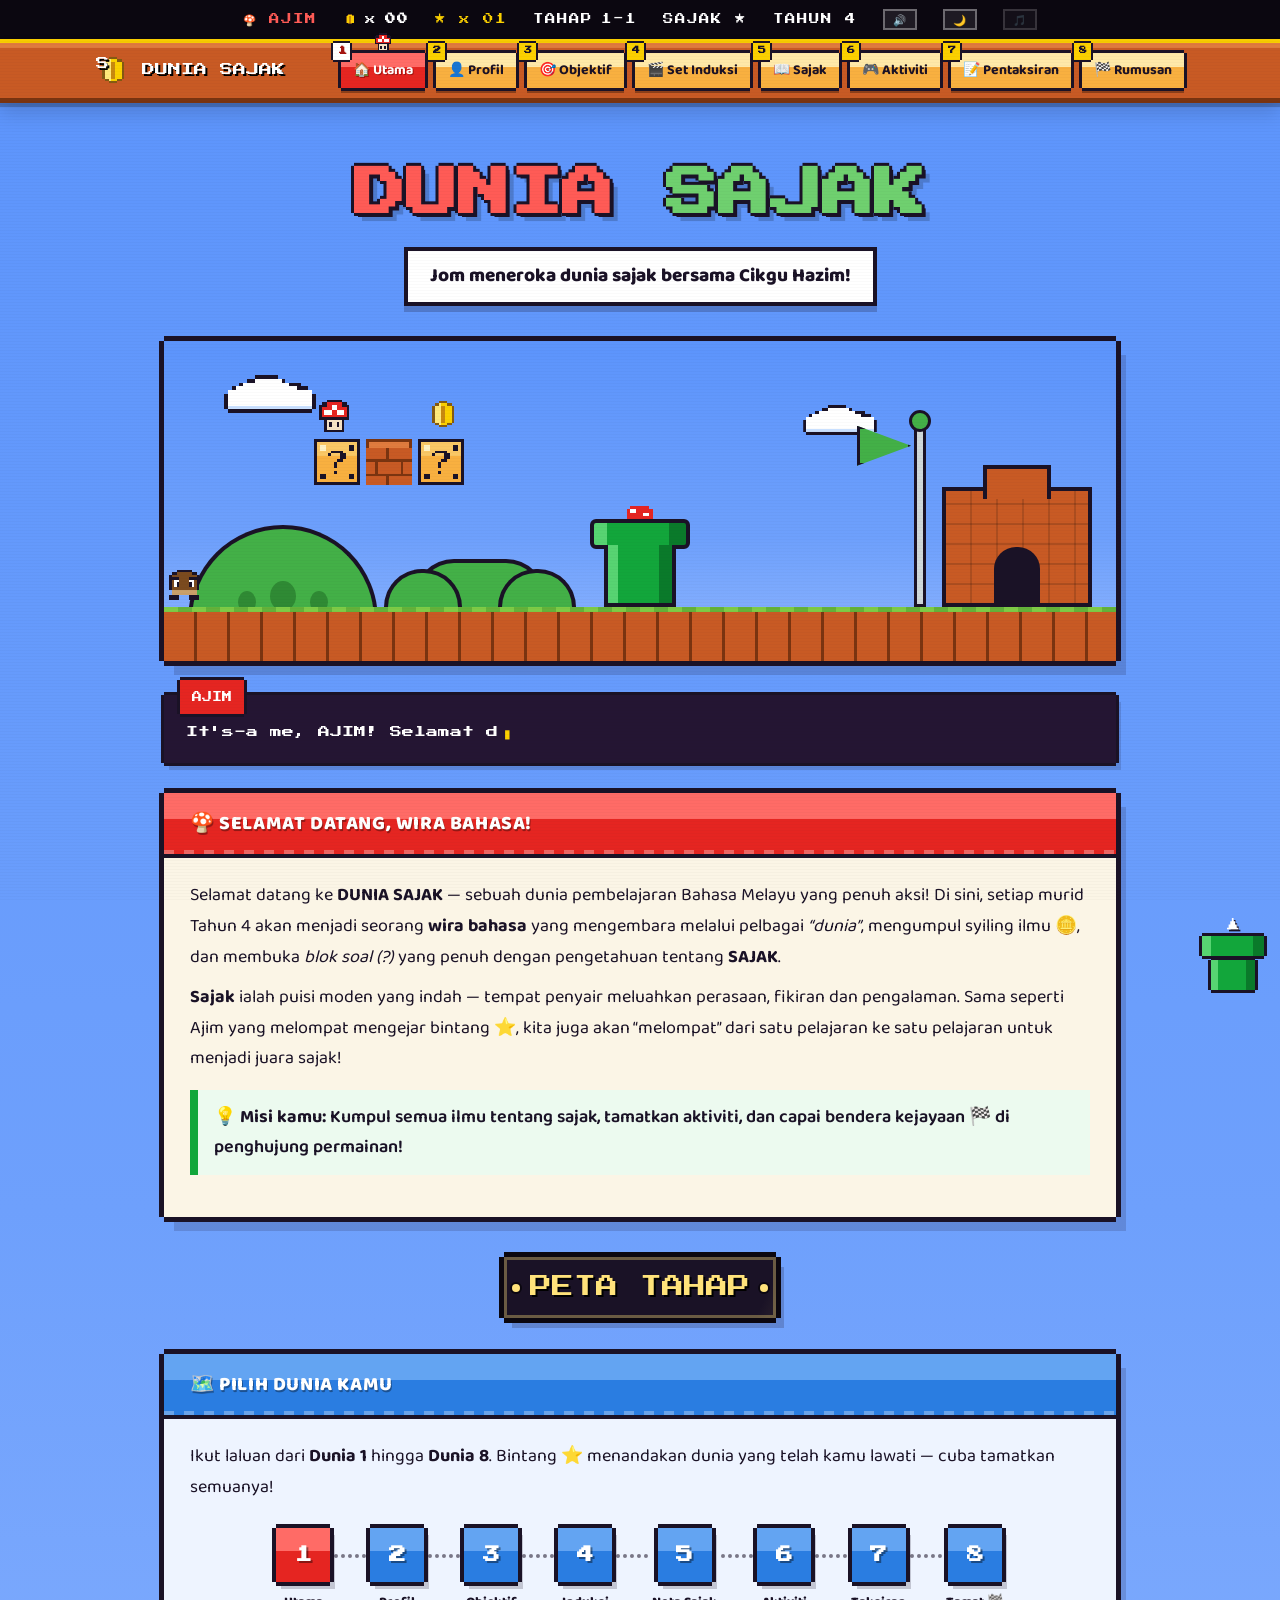
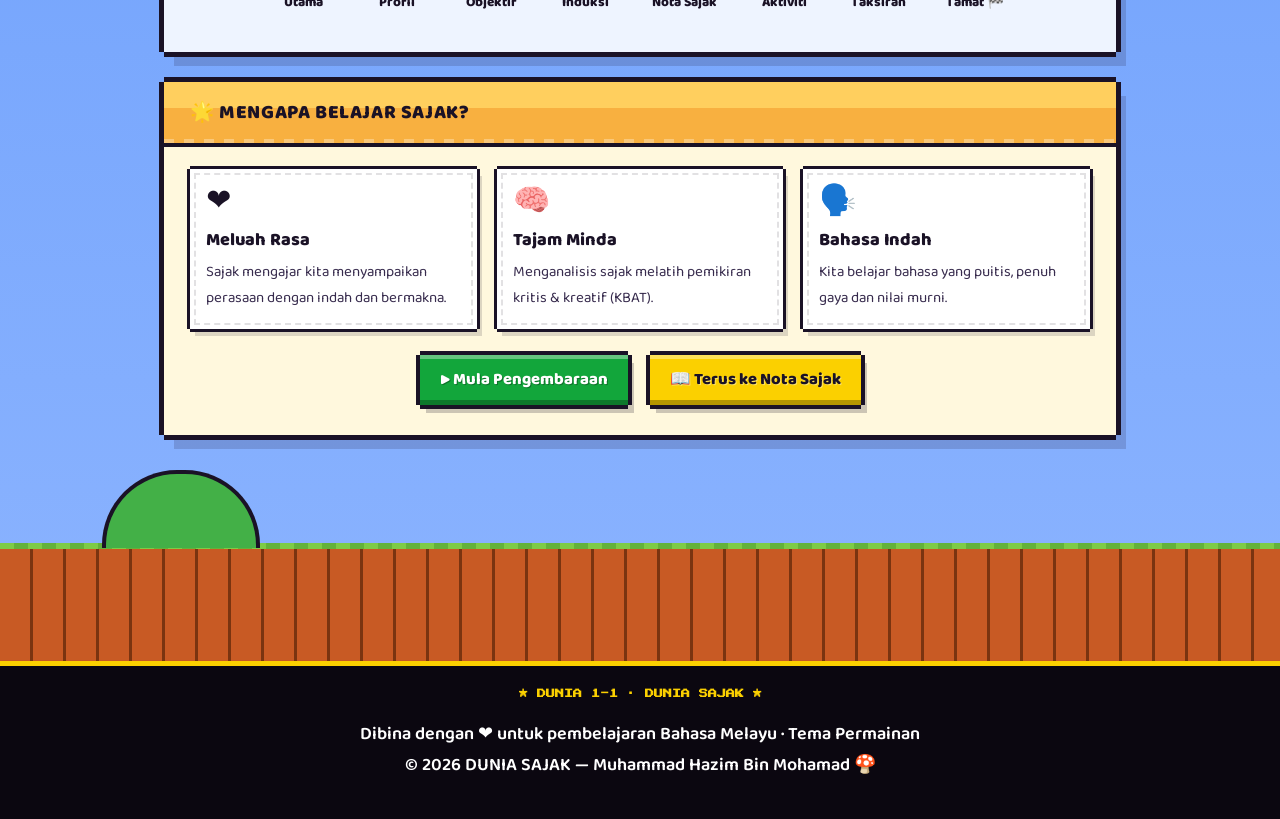
==== index.html @ 24b24018 "DUNIA SAJAK — laman web pembelajaran interaktif Sajak BM Tahun 4 Laman pembelajaran bertema permaina" ====
<!DOCTYPE html>
<html lang="ms">
<head>
<meta charset="UTF-8">
<meta name="viewport" content="width=device-width, initial-scale=1.0">
<title>DUNIA SAJAK — Laman Utama</title>
<meta name="description" content="Laman pembelajaran interaktif Bahasa Melayu bertema Super Mario untuk topik Sajak (Tahun 4).">
<link rel="preconnect" href="https://fonts.googleapis.com">
<link rel="preconnect" href="https://fonts.gstatic.com" crossorigin>
<link href="https://fonts.googleapis.com/css2?family=Baloo+2:wght@400;500;600;700;800&family=Press+Start+2P&display=swap" rel="stylesheet">
<link rel="stylesheet" href="style.css?v=3">
<link rel="icon" href="data:image/svg+xml,<svg xmlns='http://www.w3.org/2000/svg' viewBox='0 0 100 100'><text y='.9em' font-size='90'>🍄</text></svg>">
</head>
<body>

<!-- Awan latar -->
<div class="sky-decor" aria-hidden="true">
  <div class="cloud c1"></div>
  <div class="cloud c2"></div>
  <div class="cloud c3"></div>
  <div class="cloud c4"></div>
</div>

<!-- HUD Papan Skor -->
<div class="hud">
  <span class="mario-mini">🍄 AJIM</span>
  <span><span class="coin-mini"></span> x 08</span>
  <span>TAHAP <span class="blink">1-1</span></span>
  <span>SAJAK ★</span>
  <span>TAHUN 4</span>
</div>

<!-- Navigasi -->
<nav class="navbar">
  <div class="nav-inner">
    <a class="nav-brand" href="index.html">
      <span class="logo-coin">S</span> DUNIA&nbsp;SAJAK
    </a>
    <button class="nav-toggle" onclick="toggleNav()">☰ MENU</button>
    <div class="nav-links" id="navLinks">
      <a href="index.html">🏠 Utama</a>
      <a href="profil.html">👤 Profil</a>
      <a href="objektif.html">🎯 Objektif</a>
      <a href="set-induksi.html">🎬 Set Induksi</a>
      <a href="sajak.html">📖 Sajak</a>
      <a href="aktiviti.html">🎮 Aktiviti</a>
      <a href="pentaksiran.html">📝 Pentaksiran</a>
      <a href="rumusan.html">🏁 Rumusan</a>
    </div>
  </div>
</nav>

<main class="page">

  <!-- HERO -->
  <section class="hero reveal">
    <h1 class="hero-title"><span class="red">DUNIA</span> <span class="green">SAJAK</span></h1>
    <p class="hero-tag">Jom meneroka dunia sajak bersama Cikgu Hazim!</p>
  </section>

  <!-- ADEGAN LEVEL -->
  <section class="level-scene reveal" aria-hidden="true">
    <div class="ls-cloud" style="top:26px; left:60px"></div>
    <div class="ls-cloud" style="top:52px; right:230px; transform:scale(.8)"></div>

    <div class="ls-hill" style="left:24px"></div>
    <div class="ls-bush" style="left:250px"></div>

    <!-- blok terapung + mushroom pop -->
    <div class="ls-blocks" style="left:150px; bottom:176px">
      <span class="spr spr-qblock"></span>
      <span class="spr spr-brick"></span>
      <span class="spr spr-qblock"></span>
    </div>
    <span class="spr spr-mushroom ls-pop" style="left:150px; bottom:224px; width:40px; height:40px"></span>
    <span class="spr spr-coin ls-pop" style="left:262px; bottom:230px; width:34px; height:34px; animation-delay:.5s"></span>

    <!-- paip -->
    <div class="ls-pipe" style="left:430px"></div>

    <!-- goomba berjalan -->
    <span class="spr spr-goomba ls-goomba"></span>

    <!-- bendera + istana penamat -->
    <div class="ls-flag" style="right:190px"></div>
    <div class="ls-castle" style="right:24px"></div>

    <div class="ls-ground"></div>
  </section>

  <!-- DIALOG MARIO -->
  <section class="dialogue reveal" aria-label="Mesej Mario">
    <span class="dlg-name">AJIM</span>
    <p class="typewriter" data-text="It's-a me, AJIM! Selamat datang ke DUNIA SAJAK. Ketik blok ? di mana-mana untuk kumpul syiling, dan jom belajar sajak sampai STAGE CLEAR!"></p>
  </section>

  <!-- PENGENALAN -->
  <section class="panel reveal">
    <h2>🍄 Selamat Datang, Wira Bahasa!</h2>
    <p>
      Selamat datang ke <strong>DUNIA SAJAK</strong> — sebuah dunia pembelajaran
      Bahasa Melayu yang penuh aksi! Di sini,
      setiap murid Tahun 4 akan menjadi seorang <strong>wira bahasa</strong> yang
      mengembara melalui pelbagai <em>“dunia”</em>, mengumpul syiling ilmu 🪙, dan
      membuka <em>blok soal (?)</em> yang penuh dengan pengetahuan tentang <strong>SAJAK</strong>.
    </p>
    <p>
      <strong>Sajak</strong> ialah puisi moden yang indah — tempat penyair meluahkan
      perasaan, fikiran dan pengalaman. Sama seperti Ajim yang melompat mengejar
      bintang ⭐, kita juga akan “melompat” dari satu pelajaran ke satu pelajaran
      untuk menjadi juara sajak!
    </p>

    <div class="callout tip">
      💡 <strong>Misi kamu:</strong> Kumpul semua ilmu tentang sajak, tamatkan
      aktiviti, dan capai bendera kejayaan 🏁 di penghujung permainan!
    </div>
  </section>

  <!-- PETA LEVEL -->
  <div class="title-wrap reveal" style="margin-top:34px">
    <div class="section-title">PETA TAHAP</div>
  </div>

  <section class="panel sky reveal">
    <h2>🗺️ Pilih Dunia Kamu</h2>
    <p style="margin-top:0">Ikut laluan dari <strong>Dunia 1</strong> hingga <strong>Dunia 8</strong>.
       Bintang ⭐ menandakan dunia yang telah kamu lawati — cuba tamatkan semuanya!</p>
    <ol class="world-map" id="worldMap">
      <li><a href="index.html" data-page="index.html"><span class="wm-node">1</span><span class="wm-label">Utama</span></a></li>
      <li><a href="profil.html" data-page="profil.html"><span class="wm-node">2</span><span class="wm-label">Profil</span></a></li>
      <li><a href="objektif.html" data-page="objektif.html"><span class="wm-node">3</span><span class="wm-label">Objektif</span></a></li>
      <li><a href="set-induksi.html" data-page="set-induksi.html"><span class="wm-node">4</span><span class="wm-label">Induksi</span></a></li>
      <li><a href="sajak.html" data-page="sajak.html"><span class="wm-node">5</span><span class="wm-label">Nota Sajak</span></a></li>
      <li><a href="aktiviti.html" data-page="aktiviti.html"><span class="wm-node">6</span><span class="wm-label">Aktiviti</span></a></li>
      <li><a href="pentaksiran.html" data-page="pentaksiran.html"><span class="wm-node">7</span><span class="wm-label">Taksiran</span></a></li>
      <li><a href="rumusan.html" data-page="rumusan.html"><span class="wm-node">8</span><span class="wm-label">Tamat 🏁</span></a></li>
    </ol>
  </section>

  <!-- KENAPA SAJAK -->
  <section class="panel tan reveal">
    <h2>🌟 Mengapa Belajar Sajak?</h2>
    <div class="grid g3">
      <div class="info-card">
        <div class="ic-icon">❤️</div>
        <h4>Meluah Rasa</h4>
        <p>Sajak mengajar kita menyampaikan perasaan dengan indah dan bermakna.</p>
      </div>
      <div class="info-card">
        <div class="ic-icon">🧠</div>
        <h4>Tajam Minda</h4>
        <p>Menganalisis sajak melatih pemikiran kritis & kreatif (KBAT).</p>
      </div>
      <div class="info-card">
        <div class="ic-icon">🗣️</div>
        <h4>Bahasa Indah</h4>
        <p>Kita belajar bahasa yang puitis, penuh gaya dan nilai murni.</p>
      </div>
    </div>
    <div class="btn-row" style="margin-top:22px">
      <a class="btn green" href="set-induksi.html">▶️ Mula Pengembaraan</a>
      <a class="btn gold" href="sajak.html">📖 Terus ke Nota Sajak</a>
    </div>
  </section>

</main>

<!-- Tanah bata -->
<div class="ground-strip" aria-hidden="true"></div>

<footer class="footer">
  <div class="foot-mini">★ DUNIA 1-1 · DUNIA SAJAK ★</div>
  <p>Dibina dengan ❤️ untuk pembelajaran Bahasa Melayu · Tema Permainan<br>
  © 2026 DUNIA SAJAK — Muhammad Hazim Bin Mohamad 🍄</p>
</footer>

<script src="main.js?v=3"></script>
</body>
</html>
---- style.css ----
/* =========================================================
   SAJAK WORLD — Tema Super Mario (Edisi Pro)
   Reka bentuk 8-bit / NES: sprite pixel, adegan level,
   panel tetingkap permainan, butang pixel 3D, tekstur CRT.
   ========================================================= */

/* ---------- Palet & pemboleh ubah ---------- */
:root{
  --sky:        #5c94fc;
  --sky-2:      #6ea0fc;
  --sky-3:      #8fb6ff;
  --mario:      #e52521;
  --mario-d:    #a5140f;
  --luigi:      #43b047;
  --luigi-d:    #2f8a34;
  --pipe:       #12a63b;
  --pipe-d:     #0a7a2a;
  --pipe-l:     #57d472;
  --coin:       #fbd000;
  --coin-d:     #c8890f;
  --brick:      #c85a24;
  --brick-d:    #7a3410;
  --brick-l:    #e07b3e;
  --block:      #f8b040;
  --block-d:    #c8791a;
  --ink:        #1a1226;
  --ink-2:      #372b4d;
  --paper:      #fbf5e6;
  --paper-2:    #fff8dd;
  --line:       #e4d9bd;
  --white:      #ffffff;

  --edge: 4px solid var(--ink);
  --hard: 0 6px 0 rgba(26,18,38,.22);
  --hard-lg: 0 8px 0 rgba(26,18,38,.20), 0 14px 24px rgba(26,18,38,.16);

  --pixel: 'Press Start 2P', 'Courier New', monospace;
  --body:  'Baloo 2', 'Trebuchet MS', system-ui, sans-serif;
}

/* ---------- Asas ---------- */
*{ box-sizing: border-box; }
html{ scroll-behavior: smooth; }
body{
  margin: 0;
  font-family: var(--body);
  font-size: 18px;
  line-height: 1.7;
  color: var(--ink);
  position: relative;
  background: linear-gradient(180deg, var(--sky) 0%, var(--sky-2) 50%, var(--sky-3) 100%);
  min-height: 100vh;
  overflow-x: clip;
}
/* Tekstur skrin CRT halus */
body::after{
  content:""; position: fixed; inset: 0; z-index: 9999; pointer-events: none;
  background: repeating-linear-gradient(0deg, rgba(0,0,0,.035) 0 1px, transparent 1px 3px);
  mix-blend-mode: multiply; opacity: .5;
}
img{ max-width: 100%; display: block; }
a{ color: var(--mario-d); }
::selection{ background: var(--coin); color: var(--ink); }

/* ---------- SPRITE PIXEL (SVG data URI) ---------- */
.spr{
  display: inline-block;
  background-repeat: no-repeat;
  background-position: center;
  background-size: contain;
  image-rendering: pixelated;
  image-rendering: crisp-edges;
  vertical-align: middle;
  width: 32px; height: 32px;
  flex: none;
}
.spr.lg{ width: 56px; height: 56px; }
.spr.xl{ width: 84px; height: 84px; }
.spr.sm{ width: 24px; height: 24px; }

/* Syiling */
.spr-coin{ background-image: url("data:image/svg+xml,<svg xmlns='http://www.w3.org/2000/svg' viewBox='0 0 16 16' shape-rendering='crispEdges'><rect x='6' y='2' width='4' height='1' fill='%23845a12'/><rect x='4' y='3' width='2' height='1' fill='%23845a12'/><rect x='10' y='3' width='2' height='1' fill='%23845a12'/><rect x='3' y='4' width='1' height='8' fill='%23845a12'/><rect x='12' y='4' width='1' height='8' fill='%23845a12'/><rect x='4' y='12' width='2' height='1' fill='%23845a12'/><rect x='10' y='12' width='2' height='1' fill='%23845a12'/><rect x='6' y='13' width='4' height='1' fill='%23845a12'/><rect x='4' y='4' width='8' height='8' fill='%23fbd000'/><rect x='6' y='3' width='4' height='10' fill='%23fbd000'/><rect x='4' y='4' width='2' height='8' fill='%23ffe97a'/><rect x='6' y='3' width='1' height='10' fill='%23ffe97a'/><rect x='7' y='4' width='2' height='8' fill='%23c8890f'/></svg>"); }

/* Super Mushroom */
.spr-mushroom{ background-image: url("data:image/svg+xml,<svg xmlns='http://www.w3.org/2000/svg' viewBox='0 0 16 16' shape-rendering='crispEdges'><rect x='5' y='1' width='6' height='1' fill='%231a1226'/><rect x='3' y='2' width='10' height='1' fill='%231a1226'/><rect x='2' y='3' width='12' height='1' fill='%231a1226'/><rect x='2' y='4' width='1' height='5' fill='%231a1226'/><rect x='13' y='4' width='1' height='5' fill='%231a1226'/><rect x='3' y='8' width='10' height='1' fill='%231a1226'/><rect x='3' y='4' width='10' height='4' fill='%23e52521'/><rect x='5' y='2' width='6' height='2' fill='%23e52521'/><rect x='4' y='5' width='3' height='2' fill='%23fff'/><rect x='9' y='5' width='3' height='2' fill='%23fff'/><rect x='7' y='3' width='2' height='2' fill='%23fff'/><rect x='4' y='9' width='1' height='5' fill='%231a1226'/><rect x='11' y='9' width='1' height='5' fill='%231a1226'/><rect x='5' y='13' width='6' height='1' fill='%231a1226'/><rect x='5' y='9' width='6' height='4' fill='%23f6e3c5'/><rect x='6' y='10' width='1' height='2' fill='%231a1226'/><rect x='9' y='10' width='1' height='2' fill='%231a1226'/></svg>"); }

/* 1-UP (hijau) */
.spr-1up{ background-image: url("data:image/svg+xml,<svg xmlns='http://www.w3.org/2000/svg' viewBox='0 0 16 16' shape-rendering='crispEdges'><rect x='5' y='1' width='6' height='1' fill='%231a1226'/><rect x='3' y='2' width='10' height='1' fill='%231a1226'/><rect x='2' y='3' width='12' height='1' fill='%231a1226'/><rect x='2' y='4' width='1' height='5' fill='%231a1226'/><rect x='13' y='4' width='1' height='5' fill='%231a1226'/><rect x='3' y='8' width='10' height='1' fill='%231a1226'/><rect x='3' y='4' width='10' height='4' fill='%2343b047'/><rect x='5' y='2' width='6' height='2' fill='%2343b047'/><rect x='4' y='5' width='3' height='2' fill='%23fff'/><rect x='9' y='5' width='3' height='2' fill='%23fff'/><rect x='7' y='3' width='2' height='2' fill='%23fff'/><rect x='4' y='9' width='1' height='5' fill='%231a1226'/><rect x='11' y='9' width='1' height='5' fill='%231a1226'/><rect x='5' y='13' width='6' height='1' fill='%231a1226'/><rect x='5' y='9' width='6' height='4' fill='%23f6e3c5'/><rect x='6' y='10' width='1' height='2' fill='%231a1226'/><rect x='9' y='10' width='1' height='2' fill='%231a1226'/></svg>"); }

/* Bintang */
.spr-star{ background-image: url("data:image/svg+xml,<svg xmlns='http://www.w3.org/2000/svg' viewBox='0 0 16 16' shape-rendering='crispEdges'><rect x='7' y='1' width='2' height='1' fill='%231a1226'/><rect x='6' y='2' width='4' height='1' fill='%231a1226'/><rect x='6' y='3' width='4' height='1' fill='%231a1226'/><rect x='1' y='4' width='14' height='1' fill='%231a1226'/><rect x='2' y='5' width='12' height='1' fill='%231a1226'/><rect x='3' y='6' width='10' height='2' fill='%231a1226'/><rect x='3' y='8' width='4' height='1' fill='%231a1226'/><rect x='9' y='8' width='4' height='1' fill='%231a1226'/><rect x='2' y='9' width='4' height='2' fill='%231a1226'/><rect x='10' y='9' width='4' height='2' fill='%231a1226'/><rect x='7' y='2' width='2' height='1' fill='%23ffd000'/><rect x='6' y='3' width='4' height='1' fill='%23ffd000'/><rect x='3' y='4' width='10' height='1' fill='%23ffd000'/><rect x='3' y='5' width='10' height='1' fill='%23ffd000'/><rect x='4' y='6' width='8' height='2' fill='%23ffd000'/><rect x='4' y='8' width='2' height='1' fill='%23ffd000'/><rect x='10' y='8' width='2' height='1' fill='%23ffd000'/><rect x='3' y='9' width='3' height='2' fill='%23ffd000'/><rect x='10' y='9' width='3' height='2' fill='%23ffd000'/><rect x='6' y='6' width='1' height='2' fill='%231a1226'/><rect x='9' y='6' width='1' height='2' fill='%231a1226'/></svg>"); }

/* Goomba */
.spr-goomba{ background-image: url("data:image/svg+xml,<svg xmlns='http://www.w3.org/2000/svg' viewBox='0 0 16 16' shape-rendering='crispEdges'><rect x='5' y='1' width='6' height='1' fill='%231a1226'/><rect x='3' y='2' width='10' height='1' fill='%231a1226'/><rect x='2' y='3' width='12' height='6' fill='%237a4a1e'/><rect x='5' y='2' width='6' height='1' fill='%237a4a1e'/><rect x='2' y='3' width='1' height='6' fill='%231a1226'/><rect x='13' y='3' width='1' height='6' fill='%231a1226'/><rect x='3' y='9' width='10' height='2' fill='%23caa06a'/><rect x='4' y='5' width='2' height='3' fill='%23fff'/><rect x='10' y='5' width='2' height='3' fill='%23fff'/><rect x='5' y='6' width='1' height='2' fill='%231a1226'/><rect x='10' y='6' width='1' height='2' fill='%231a1226'/><rect x='3' y='4' width='3' height='1' fill='%231a1226'/><rect x='10' y='4' width='3' height='1' fill='%231a1226'/><rect x='2' y='11' width='4' height='2' fill='%231a1226'/><rect x='10' y='11' width='4' height='2' fill='%231a1226'/></svg>"); }

/* Blok soal (?) — sprite untuk adegan */
.spr-qblock{ background-image: url("data:image/svg+xml,<svg xmlns='http://www.w3.org/2000/svg' viewBox='0 0 16 16' shape-rendering='crispEdges'><rect x='0' y='0' width='16' height='16' fill='%231a1226'/><rect x='1' y='1' width='14' height='14' fill='%23f8b040'/><rect x='1' y='1' width='14' height='5' fill='%23fac765'/><rect x='2' y='2' width='2' height='2' fill='%23fff2c4'/><rect x='12' y='2' width='2' height='2' fill='%231a1226'/><rect x='2' y='12' width='2' height='2' fill='%231a1226'/><rect x='12' y='12' width='2' height='2' fill='%231a1226'/><rect x='6' y='4' width='4' height='1' fill='%231a1226'/><rect x='5' y='5' width='1' height='1' fill='%231a1226'/><rect x='9' y='5' width='2' height='2' fill='%231a1226'/><rect x='8' y='7' width='2' height='1' fill='%231a1226'/><rect x='7' y='8' width='1' height='2' fill='%231a1226'/><rect x='7' y='11' width='1' height='1' fill='%231a1226'/></svg>"); }

/* Bata */
.spr-brick{ background-image: url("data:image/svg+xml,<svg xmlns='http://www.w3.org/2000/svg' viewBox='0 0 16 16' shape-rendering='crispEdges'><rect x='0' y='0' width='16' height='16' fill='%237a3410'/><rect x='1' y='1' width='14' height='2' fill='%23e07b3e'/><rect x='0' y='3' width='7' height='4' fill='%23c85a24'/><rect x='8' y='3' width='8' height='4' fill='%23c85a24'/><rect x='0' y='8' width='3' height='4' fill='%23c85a24'/><rect x='4' y='8' width='8' height='4' fill='%23c85a24'/><rect x='13' y='8' width='3' height='4' fill='%23c85a24'/><rect x='0' y='13' width='7' height='3' fill='%23c85a24'/><rect x='8' y='13' width='8' height='3' fill='%23c85a24'/></svg>"); }

/* Awan */
.spr-cloud{ background-image: url("data:image/svg+xml,<svg xmlns='http://www.w3.org/2000/svg' viewBox='0 0 24 14' shape-rendering='crispEdges'><rect x='8' y='2' width='6' height='1' fill='%231a1226'/><rect x='6' y='3' width='10' height='1' fill='%231a1226'/><rect x='4' y='4' width='4' height='1' fill='%231a1226'/><rect x='14' y='4' width='6' height='1' fill='%231a1226'/><rect x='2' y='5' width='4' height='1' fill='%231a1226'/><rect x='18' y='5' width='4' height='1' fill='%231a1226'/><rect x='1' y='6' width='22' height='1' fill='%231a1226'/><rect x='0' y='7' width='24' height='4' fill='%231a1226'/><rect x='1' y='11' width='22' height='1' fill='%231a1226'/><rect x='8' y='3' width='7' height='1' fill='%23fff'/><rect x='5' y='4' width='12' height='1' fill='%23fff'/><rect x='3' y='5' width='16' height='1' fill='%23fff'/><rect x='1' y='6' width='22' height='4' fill='%23fff'/><rect x='1' y='10' width='22' height='1' fill='%23c9e0ff'/></svg>"); }

/* Bendera (kepala tiang) */
.spr-flag{ background-image: url("data:image/svg+xml,<svg xmlns='http://www.w3.org/2000/svg' viewBox='0 0 16 16' shape-rendering='crispEdges'><rect x='2' y='2' width='2' height='12' fill='%23e6f0f2'/><rect x='2' y='2' width='1' height='12' fill='%23b9cccf'/><rect x='1' y='1' width='4' height='1' fill='%232f8a34'/><rect x='4' y='4' width='9' height='5' fill='%2312a63b'/><rect x='13' y='5' width='2' height='3' fill='%2312a63b'/><rect x='6' y='5' width='2' height='2' fill='%23fff'/></svg>"); }

/* ---------- Awan latar (lapisan absolut, menatal bersama) ---------- */
.sky-decor{
  position: absolute; top: 0; left: 0; width: 100%; height: 100%;
  z-index: 0; pointer-events: none; overflow: hidden;
}
.cloud{
  position: absolute; left: -180px; width: 132px; height: 78px;
  background-image: url("data:image/svg+xml,<svg xmlns='http://www.w3.org/2000/svg' viewBox='0 0 24 14' shape-rendering='crispEdges'><rect x='8' y='2' width='6' height='1' fill='%231a1226'/><rect x='6' y='3' width='10' height='1' fill='%231a1226'/><rect x='4' y='4' width='4' height='1' fill='%231a1226'/><rect x='14' y='4' width='6' height='1' fill='%231a1226'/><rect x='2' y='5' width='4' height='1' fill='%231a1226'/><rect x='18' y='5' width='4' height='1' fill='%231a1226'/><rect x='1' y='6' width='22' height='1' fill='%231a1226'/><rect x='0' y='7' width='24' height='4' fill='%231a1226'/><rect x='1' y='11' width='22' height='1' fill='%231a1226'/><rect x='8' y='3' width='7' height='1' fill='%23fff'/><rect x='5' y='4' width='12' height='1' fill='%23fff'/><rect x='3' y='5' width='16' height='1' fill='%23fff'/><rect x='1' y='6' width='22' height='4' fill='%23fff'/><rect x='1' y='10' width='22' height='1' fill='%23c9e0ff'/></svg>");
  background-repeat: no-repeat; background-size: contain;
  image-rendering: pixelated; opacity: .95; will-change: transform;
}
.cloud.c1{ top: 6%;  --sc: 1;    animation: drift 52s linear infinite; }
.cloud.c2{ top: 20%; --sc: .68;  animation: drift 70s linear infinite; animation-delay: -12s; }
.cloud.c3{ top: 38%; --sc: 1.15; animation: drift 88s linear infinite; animation-delay: -34s; }
.cloud.c4{ top: 60%; --sc: .55;  animation: drift 62s linear infinite; animation-delay: -22s; }
@keyframes drift{
  from{ transform: translateX(0) scale(var(--sc,1)); }
  to{   transform: translateX(calc(100vw + 360px)) scale(var(--sc,1)); }
}

/* ---------- HUD (papan skor) ---------- */
.hud{
  position: relative; z-index: 5;
  background: #0b0710; color: #fff;
  font-family: var(--pixel); font-size: 10.5px; letter-spacing: 1px;
  padding: 9px 16px; display: flex; gap: 26px;
  justify-content: center; align-items: center; flex-wrap: wrap;
  border-bottom: 4px solid var(--coin);
}
.hud span{ display: inline-flex; align-items: center; gap: 8px; white-space: nowrap; }
.hud .spr{ width: 16px; height: 16px; }
.hud .mario-mini{ color: #ff5b56; }
.hud .coin-mini{
  width: 14px; height: 14px; display: inline-block;
  background-size: contain; background-repeat: no-repeat; image-rendering: pixelated;
  background-image: url("data:image/svg+xml,<svg xmlns='http://www.w3.org/2000/svg' viewBox='0 0 16 16' shape-rendering='crispEdges'><rect x='6' y='2' width='4' height='1' fill='%23845a12'/><rect x='4' y='3' width='2' height='1' fill='%23845a12'/><rect x='10' y='3' width='2' height='1' fill='%23845a12'/><rect x='3' y='4' width='1' height='8' fill='%23845a12'/><rect x='12' y='4' width='1' height='8' fill='%23845a12'/><rect x='4' y='12' width='2' height='1' fill='%23845a12'/><rect x='10' y='12' width='2' height='1' fill='%23845a12'/><rect x='6' y='13' width='4' height='1' fill='%23845a12'/><rect x='4' y='4' width='8' height='8' fill='%23fbd000'/><rect x='6' y='3' width='4' height='10' fill='%23fbd000'/><rect x='7' y='4' width='2' height='8' fill='%23c8890f'/></svg>");
}
.hud .blink{ animation: blink 1.1s steps(1) infinite; }
@keyframes blink{ 50%{ opacity: .2; } }

/* ---------- Navbar ---------- */
.navbar{
  position: sticky; top: 0; z-index: 30;
  background: linear-gradient(180deg, var(--brick-l) 0 5px, var(--brick) 5px 100%);
  border-bottom: 5px solid var(--brick-d);
  box-shadow: 0 4px 0 rgba(0,0,0,.22), 0 10px 20px rgba(0,0,0,.15);
}
.nav-inner{
  max-width: 1120px; margin: 0 auto;
  display: flex; align-items: center; gap: 10px;
  padding: 10px 16px; flex-wrap: wrap;
}
.nav-brand{
  display: flex; align-items: center; gap: 12px;
  font-family: var(--pixel); font-size: 13px; color: #fff;
  text-decoration: none; text-shadow: 2px 2px 0 #000; margin-right: auto;
}
.nav-brand .logo-coin{
  width: 34px; height: 34px;
  background-image: url("data:image/svg+xml,<svg xmlns='http://www.w3.org/2000/svg' viewBox='0 0 16 16' shape-rendering='crispEdges'><rect x='6' y='2' width='4' height='1' fill='%23845a12'/><rect x='4' y='3' width='2' height='1' fill='%23845a12'/><rect x='10' y='3' width='2' height='1' fill='%23845a12'/><rect x='3' y='4' width='1' height='8' fill='%23845a12'/><rect x='12' y='4' width='1' height='8' fill='%23845a12'/><rect x='4' y='12' width='2' height='1' fill='%23845a12'/><rect x='10' y='12' width='2' height='1' fill='%23845a12'/><rect x='6' y='13' width='4' height='1' fill='%23845a12'/><rect x='4' y='4' width='8' height='8' fill='%23fbd000'/><rect x='6' y='3' width='4' height='10' fill='%23fbd000'/><rect x='4' y='4' width='2' height='8' fill='%23ffe97a'/><rect x='6' y='3' width='1' height='10' fill='%23ffe97a'/><rect x='7' y='4' width='2' height='8' fill='%23c8890f'/></svg>");
  background-size: contain; background-repeat: no-repeat; image-rendering: pixelated;
  animation: spin 2.6s linear infinite;
}
@keyframes spin{ 0%{ transform: rotateY(0); } 100%{ transform: rotateY(360deg); } }
.nav-toggle{
  display: none; background: var(--coin); border: 3px solid var(--ink);
  color: var(--ink); font-family: var(--pixel); font-size: 11px;
  padding: 9px 11px; cursor: pointer; box-shadow: 3px 3px 0 rgba(0,0,0,.3);
}
.nav-links{ display: flex; gap: 7px; flex-wrap: wrap; align-items: center; }
.nav-links a{
  font-family: var(--body); font-weight: 700; font-size: 14px;
  text-decoration: none; color: var(--ink);
  background: linear-gradient(180deg, #ffe9a8 0 40%, var(--block) 40% 100%);
  border: 3px solid var(--ink); padding: 6px 12px; border-radius: 4px;
  box-shadow: 0 3px 0 rgba(0,0,0,.28); transition: transform .1s, background .1s;
  white-space: nowrap;
}
.nav-links a:hover{ transform: translateY(-2px); }
.nav-links a.active{
  background: linear-gradient(180deg, #ff6b66 0 40%, var(--mario) 40% 100%);
  color: #fff; text-shadow: 1px 1px 0 var(--mario-d);
}

/* ---------- Susun atur ---------- */
.page{ position: relative; z-index: 2; max-width: 1000px; margin: 0 auto; padding: 30px 18px 44px; }

/* ---------- Papan tanda seksyen (world sign) ---------- */
.title-wrap{ text-align: center; margin: 6px 0 30px; }
.section-title{
  display: inline-block;
  font-family: var(--pixel); font-size: clamp(13px, 2.6vw, 22px); line-height: 1.5;
  color: #ffe27a; text-shadow: 2px 2px 0 #000;
  background: var(--ink);
  border: 4px solid #0b0710; border-radius: 10px;
  padding: 14px 26px;
  box-shadow: inset 0 0 0 3px rgba(255,226,122,.35), var(--hard);
  position: relative;
}
.section-title::before, .section-title::after{
  content:""; position: absolute; top: 50%; width: 8px; height: 8px;
  background: #ffe27a; border-radius: 50%; transform: translateY(-50%);
  box-shadow: 0 0 0 2px #0b0710;
}
.section-title::before{ left: 8px; } .section-title::after{ right: 8px; }
.section-sub{
  display: inline-block; margin-top: 14px;
  font-weight: 700; color: var(--ink);
  background: var(--white); border: 3px solid var(--ink);
  padding: 5px 16px; border-radius: 30px; box-shadow: 0 4px 0 rgba(0,0,0,.2);
}

/* ---------- Panel bergaya tetingkap permainan ---------- */
.panel{
  background: var(--paper);
  border: var(--edge); border-radius: 14px;
  box-shadow: var(--hard-lg);
  padding: 0 26px 26px; margin: 22px 0; overflow: hidden;
  background-image:
    linear-gradient(var(--paper), var(--paper)),
    repeating-linear-gradient(0deg, transparent 0 33px, rgba(120,90,40,.05) 33px 34px);
}
.panel.tan{ background: var(--paper-2); }
.panel.sky{ background: #eef4ff; }
.panel.mint{ background: #ecfaef; }

/* Tajuk h2 bersarang (cth. dalam grid) — warna jenama konsisten */
.panel h2{ font-family: var(--body); font-weight: 800; font-size: 23px; color: var(--mario-d); margin: 6px 0 10px; display: flex; align-items: center; gap: 10px; }
.panel.mint h2, .panel.tan h2{ color: var(--pipe-d); }
/* Bar tajuk panel (auto pada h2 pertama) */
.panel > h2:first-child{
  font-family: var(--body); font-weight: 800; font-size: 22px;
  color: #fff; text-shadow: 1px 2px 0 rgba(0,0,0,.35);
  margin: 0 -26px 22px; padding: 14px 26px;
  background: linear-gradient(180deg, #ff6b66 0 42%, var(--mario) 42% 100%);
  border-bottom: 4px solid var(--ink);
  display: flex; align-items: center; gap: 12px;
}
.panel.tan  > h2:first-child{ background: linear-gradient(180deg, #ffcf5e 0 42%, var(--block) 42% 100%); color: var(--ink); text-shadow:none; }
.panel.sky  > h2:first-child{ background: linear-gradient(180deg, #63a4f2 0 42%, #2a7de1 42% 100%); }
.panel.mint > h2:first-child{ background: linear-gradient(180deg, #5fd07f 0 42%, var(--luigi) 42% 100%); }
.panel h2 .spr{ width: 30px; height: 30px; }
.panel h2 .num{
  font-family: var(--pixel); font-size: 13px;
  background: var(--ink); color: var(--coin);
  border: 2px solid #fff; border-radius: 6px; padding: 6px 8px; flex: none;
}
.panel h3{ font-weight: 800; color: var(--pipe-d); font-size: 21px; margin: 20px 0 8px; }
.panel p{ margin: 10px 0; }
.panel p:first-of-type{ margin-top: 4px; }

/* ---------- Grid ---------- */
.grid{ display: grid; gap: 16px; }
.grid.g2{ grid-template-columns: repeat(2, 1fr); }
.grid.g3{ grid-template-columns: repeat(3, 1fr); }
.grid.g4{ grid-template-columns: repeat(4, 1fr); }

/* ---------- Kotak item (info-card) ---------- */
.info-card{
  background: var(--white);
  border: 3px solid var(--ink); border-radius: 10px;
  padding: 18px 16px; box-shadow: 0 5px 0 rgba(0,0,0,.16);
  transition: transform .12s, box-shadow .12s; position: relative;
}
.info-card::before{
  content:""; position: absolute; inset: 4px; border: 2px dashed rgba(26,18,38,.12);
  border-radius: 7px; pointer-events: none;
}
.info-card:hover{ transform: translateY(-5px); box-shadow: 0 10px 0 rgba(0,0,0,.14); }
.info-card .ic-icon{ font-size: 30px; line-height: 1; margin-bottom: 8px; }
.info-card .spr{ margin-bottom: 8px; }
.info-card h4{ margin: 4px 0; font-weight: 800; font-size: 18px; color: var(--ink); }
.info-card p{ margin: 4px 0 0; font-size: 15px; color: var(--ink-2); }

/* ---------- Butang pixel 3D ---------- */
.btn{
  display: inline-flex; align-items: center; gap: 9px;
  font-family: var(--body); font-weight: 800; font-size: 16.5px;
  color: #fff; background: var(--mario);
  border: 4px solid var(--ink); border-radius: 10px;
  padding: 11px 20px; cursor: pointer; text-decoration: none;
  box-shadow: inset 0 4px 0 rgba(255,255,255,.35), inset 0 -5px 0 rgba(0,0,0,.28), 0 5px 0 rgba(0,0,0,.3);
  transition: transform .08s, box-shadow .08s; text-shadow: 1px 1px 0 rgba(0,0,0,.3);
}
.btn:hover{ transform: translateY(-2px); }
.btn:active{ transform: translateY(3px); box-shadow: inset 0 4px 0 rgba(255,255,255,.35), inset 0 -5px 0 rgba(0,0,0,.28), 0 1px 0 rgba(0,0,0,.3); }
.btn.green{ background: var(--pipe); }
.btn.gold{ background: var(--coin); color: var(--ink); text-shadow: 1px 1px 0 rgba(255,255,255,.4); }
.btn.blue{ background: #2a7de1; }
.btn-row{ display: flex; gap: 14px; flex-wrap: wrap; justify-content: center; margin-top: 20px; }

/* ---------- ADEGAN LEVEL (hero) ---------- */
.level-scene{
  position: relative; height: 320px; margin: 4px 0 8px;
  border: var(--edge); border-radius: 16px; overflow: hidden;
  background: linear-gradient(180deg, #5c94fc 0%, #6ea0fc 62%, #8fb6ff 100%);
  box-shadow: var(--hard-lg);
}
.ls-ground{
  position: absolute; left: 0; right: 0; bottom: 0; height: 54px;
  background:
    repeating-linear-gradient(90deg, var(--brick) 0 30px, var(--brick-d) 30px 33px),
    repeating-linear-gradient(0deg, var(--brick) 0 26px, var(--brick-d) 26px 29px);
  border-top: 5px solid #5a2a0d;
}
.ls-ground::before{
  content:""; position: absolute; left: 0; right: 0; top: -5px; height: 5px;
  background: repeating-linear-gradient(90deg, #7ecb46 0 14px, #64b23a 14px 28px);
}
.ls-prop{ position: absolute; bottom: 54px; image-rendering: pixelated; }
/* bukit */
.ls-hill{
  position: absolute; bottom: 40px; width: 190px; height: 96px;
  background: var(--luigi); border: 4px solid var(--ink); border-bottom: none;
  border-radius: 95px 95px 0 0;
}
.ls-hill::after{
  content:""; position: absolute; bottom: 10px; left: 50%; transform: translateX(-50%);
  width: 26px; height: 30px; background: var(--luigi-d); border-radius: 50%;
  box-shadow: -36px 6px 0 -4px var(--luigi-d), 36px 6px 0 -4px var(--luigi-d);
}
/* semak */
.ls-bush{
  position: absolute; bottom: 54px; width: 132px; height: 48px;
  background: var(--luigi); border: 4px solid var(--ink); border-bottom: none;
  border-radius: 40px 40px 0 0;
}
.ls-bush::before, .ls-bush::after{
  content:""; position: absolute; bottom: 0; width: 70px; height: 34px;
  background: var(--luigi); border: 4px solid var(--ink); border-bottom: none; border-radius: 40px 40px 0 0;
}
.ls-bush::before{ left: -34px; } .ls-bush::after{ right: -34px; }
/* paip */
.ls-pipe{ position: absolute; bottom: 54px; width: 92px; }
.ls-pipe .pt{
  height: 30px; width: 108%; margin-left: -4%;
  background: linear-gradient(90deg, var(--pipe-l) 0 14%, var(--pipe) 14% 82%, var(--pipe-d) 82%);
  border: 4px solid var(--ink); border-radius: 6px;
}
.ls-pipe .pb{
  height: 62px; width: 78%; margin: -4px auto 0;
  background: linear-gradient(90deg, var(--pipe-l) 0 16%, var(--pipe) 16% 80%, var(--pipe-d) 80%);
  border: 4px solid var(--ink); border-top: none;
}
/* blok terapung + coin/mushroom di atas */
.ls-blocks{ position: absolute; display: flex; gap: 6px; }
.ls-blocks .spr{ width: 46px; height: 46px; }
.ls-pop{ position: absolute; animation: bob 1.4s ease-in-out infinite; }
@keyframes bob{ 0%,100%{ transform: translateY(0); } 50%{ transform: translateY(-8px); } }
/* goomba berjalan */
.ls-goomba{ position: absolute; bottom: 54px; width: 40px; height: 40px; animation: walk 6s linear infinite; }
@keyframes walk{ 0%{ left: 30%; } 50%{ left: 55%; transform: scaleX(1);} 51%{ transform: scaleX(-1);} 100%{ left: 30%; transform: scaleX(-1);} }
/* tiang bendera + istana */
.ls-flag{ position: absolute; bottom: 54px; width: 12px; height: 190px; background: #cfd8da; border: 3px solid var(--ink); }
.ls-flag::before{ content:""; position: absolute; top: -10px; left: 50%; transform: translateX(-50%); width: 16px; height: 16px; background: var(--luigi); border: 3px solid var(--ink); border-radius: 50%; }
.ls-flag::after{ content:""; position: absolute; top: 6px; right: 12px; width: 48px; height: 34px; background: var(--luigi); border: 3px solid var(--ink); clip-path: polygon(0 0, 100% 50%, 0 100%); }
.ls-castle{
  position: absolute; bottom: 54px; width: 150px; height: 120px;
  background: var(--brick); border: 4px solid var(--ink);
  background-image: repeating-linear-gradient(0deg, transparent 0 18px, rgba(0,0,0,.14) 18px 20px), repeating-linear-gradient(90deg, transparent 0 24px, rgba(0,0,0,.14) 24px 26px);
}
.ls-castle::before{ /* pintu */
  content:""; position: absolute; bottom: 0; left: 50%; transform: translateX(-50%);
  width: 46px; height: 56px; background: #1a1226; border-radius: 22px 22px 0 0;
}
.ls-castle::after{ /* menara atas */
  content:""; position: absolute; top: -26px; left: 50%; transform: translateX(-50%);
  width: 60px; height: 30px; background: var(--brick); border: 4px solid var(--ink); border-bottom: none;
}
.ls-cloud{ position: absolute; width: 92px; height: 54px; background-size: contain; background-repeat: no-repeat; image-rendering: pixelated;
  background-image: url("data:image/svg+xml,<svg xmlns='http://www.w3.org/2000/svg' viewBox='0 0 24 14' shape-rendering='crispEdges'><rect x='8' y='2' width='6' height='1' fill='%231a1226'/><rect x='6' y='3' width='10' height='1' fill='%231a1226'/><rect x='4' y='4' width='4' height='1' fill='%231a1226'/><rect x='14' y='4' width='6' height='1' fill='%231a1226'/><rect x='2' y='5' width='4' height='1' fill='%231a1226'/><rect x='18' y='5' width='4' height='1' fill='%231a1226'/><rect x='1' y='6' width='22' height='1' fill='%231a1226'/><rect x='0' y='7' width='24' height='4' fill='%231a1226'/><rect x='1' y='11' width='22' height='1' fill='%231a1226'/><rect x='8' y='3' width='7' height='1' fill='%23fff'/><rect x='5' y='4' width='12' height='1' fill='%23fff'/><rect x='3' y='5' width='16' height='1' fill='%23fff'/><rect x='1' y='6' width='22' height='4' fill='%23fff'/><rect x='1' y='10' width='22' height='1' fill='%23c9e0ff'/></svg>"); }

/* Hero teks */
.hero{ text-align: center; padding: 26px 16px 6px; }
.hero .hero-title{
  font-family: var(--pixel); font-size: clamp(24px, 6.5vw, 52px); line-height: 1.35;
  margin: 0; color: var(--coin);
  text-shadow: 3px 0 var(--ink), -3px 0 var(--ink), 0 3px var(--ink), 0 -3px var(--ink),
               4px 4px 0 var(--ink), 8px 8px 0 rgba(0,0,0,.18);
}
.hero .hero-title .red{ color: #ff5b56; } .hero .hero-title .green{ color: #6fd06f; }
.hero .hero-tag{
  display: inline-block; margin-top: 18px; font-weight: 800; font-size: 19px;
  color: var(--ink); background: #fff; border: 4px solid var(--ink);
  padding: 9px 22px; border-radius: 40px; box-shadow: var(--hard);
}
.hero-scene{ display: flex; align-items: flex-end; justify-content: center; gap: 22px; margin: 26px 0 6px; flex-wrap: wrap; }

/* Blok soal interaktif (kekal untuk hiasan kecil) */
.qblock{
  width: 58px; height: 58px;
  background: linear-gradient(180deg, var(--block) 0 42%, var(--block-d) 100%);
  border: var(--edge); border-radius: 8px; display: grid; place-items: center;
  font-family: var(--pixel); font-size: 20px; color: #fff; text-shadow: 2px 2px 0 var(--ink);
  box-shadow: inset 4px 4px 0 rgba(255,255,255,.28), inset -4px -4px 0 rgba(0,0,0,.2), 0 5px 0 rgba(0,0,0,.25);
}
.qblock.bounce{ animation: bob 1.5s ease-in-out infinite; }
.coin{
  width: 44px; height: 44px;
  background-image: url("data:image/svg+xml,<svg xmlns='http://www.w3.org/2000/svg' viewBox='0 0 16 16' shape-rendering='crispEdges'><rect x='6' y='2' width='4' height='1' fill='%23845a12'/><rect x='4' y='3' width='2' height='1' fill='%23845a12'/><rect x='10' y='3' width='2' height='1' fill='%23845a12'/><rect x='3' y='4' width='1' height='8' fill='%23845a12'/><rect x='12' y='4' width='1' height='8' fill='%23845a12'/><rect x='4' y='12' width='2' height='1' fill='%23845a12'/><rect x='10' y='12' width='2' height='1' fill='%23845a12'/><rect x='6' y='13' width='4' height='1' fill='%23845a12'/><rect x='4' y='4' width='8' height='8' fill='%23fbd000'/><rect x='6' y='3' width='4' height='10' fill='%23fbd000'/><rect x='4' y='4' width='2' height='8' fill='%23ffe97a'/><rect x='6' y='3' width='1' height='10' fill='%23ffe97a'/><rect x='7' y='4' width='2' height='8' fill='%23c8890f'/></svg>");
  background-size: contain; background-repeat: no-repeat; image-rendering: pixelated;
  animation: flip 1.6s linear infinite;
}
@keyframes flip{ 0%{ transform: scaleX(1);} 50%{ transform: scaleX(.2);} 100%{ transform: scaleX(1);} }
.pipe{ width: 90px; }
.pipe .pipe-top{ height: 26px; width: 106%; margin-left: -3%;
  background: linear-gradient(90deg, var(--pipe-l) 0 14%, var(--pipe) 14% 82%, var(--pipe-d) 82%);
  border: var(--edge); border-radius: 6px; }
.pipe .pipe-body{ height: 60px; width: 80%; margin: -4px auto 0;
  background: linear-gradient(90deg, var(--pipe-l) 0 16%, var(--pipe) 16% 80%, var(--pipe-d) 80%);
  border: var(--edge); border-top: none; }
.hill{ width: 150px; height: 78px; background: var(--luigi); border: var(--edge); border-bottom: none; border-radius: 75px 75px 0 0; }

/* ---------- Jalur tanah + scenery (bawah setiap halaman) ---------- */
.ground-strip{
  position: relative; z-index: 2; height: 118px; margin-top: 34px;
  background:
    repeating-linear-gradient(90deg, var(--brick) 0 30px, var(--brick-d) 30px 33px),
    repeating-linear-gradient(0deg, var(--brick) 0 26px, var(--brick-d) 26px 29px);
  border-top: 5px solid #5a2a0d;
}
.ground-strip::before{ /* rumput atas */
  content:""; position: absolute; left: 0; right: 0; top: -5px; height: 6px;
  background: repeating-linear-gradient(90deg, #7ecb46 0 14px, #64b23a 14px 28px);
}
.ground-strip::after{ /* bukit + semak menaiki tanah */
  content:""; position: absolute; left: 8%; bottom: 100%;
  width: 150px; height: 74px; background: var(--luigi);
  border: 4px solid var(--ink); border-bottom: none; border-radius: 75px 75px 0 0;
}
.scenery{
  position: relative; z-index: 2; height: 150px; margin-top: 34px;
  border-top: 5px solid #5a2a0d;
  background:
    repeating-linear-gradient(90deg, var(--brick) 0 30px, var(--brick-d) 30px 33px),
    repeating-linear-gradient(0deg, var(--brick) 0 26px, var(--brick-d) 26px 29px);
}
.scenery > *{ position: absolute; bottom: 100%; }
.scenery .sc-grass{ content:""; position:absolute; left:0; right:0; top:-5px; bottom:auto; height:6px;
  background: repeating-linear-gradient(90deg, #7ecb46 0 14px, #64b23a 14px 28px); }

/* ---------- Senarai bergaya ---------- */
.tick-list{ list-style: none; padding: 0; margin: 12px 0; }
.tick-list li{
  position: relative; padding: 9px 10px 9px 44px; margin: 9px 0;
  background: var(--white); border: 3px solid var(--ink); border-radius: 8px;
  box-shadow: 0 4px 0 rgba(0,0,0,.13); font-weight: 500;
}
.tick-list li::before{
  content:""; position: absolute; left: 12px; top: 50%; transform: translateY(-50%);
  width: 22px; height: 22px; background-size: contain; background-repeat: no-repeat; image-rendering: pixelated;
  background-image: url("data:image/svg+xml,<svg xmlns='http://www.w3.org/2000/svg' viewBox='0 0 16 16' shape-rendering='crispEdges'><rect x='6' y='2' width='4' height='1' fill='%23845a12'/><rect x='4' y='3' width='2' height='1' fill='%23845a12'/><rect x='10' y='3' width='2' height='1' fill='%23845a12'/><rect x='3' y='4' width='1' height='8' fill='%23845a12'/><rect x='12' y='4' width='1' height='8' fill='%23845a12'/><rect x='4' y='12' width='2' height='1' fill='%23845a12'/><rect x='10' y='12' width='2' height='1' fill='%23845a12'/><rect x='6' y='13' width='4' height='1' fill='%23845a12'/><rect x='4' y='4' width='8' height='8' fill='%23fbd000'/><rect x='6' y='3' width='4' height='10' fill='%23fbd000'/><rect x='7' y='4' width='2' height='8' fill='%23c8890f'/></svg>");
}
.tick-list.stars li::before{ background-image: url("data:image/svg+xml,<svg xmlns='http://www.w3.org/2000/svg' viewBox='0 0 16 16' shape-rendering='crispEdges'><rect x='7' y='2' width='2' height='1' fill='%23ffd000'/><rect x='6' y='3' width='4' height='1' fill='%23ffd000'/><rect x='3' y='4' width='10' height='2' fill='%23ffd000'/><rect x='4' y='6' width='8' height='2' fill='%23ffd000'/><rect x='3' y='8' width='3' height='3' fill='%23ffd000'/><rect x='10' y='8' width='3' height='3' fill='%23ffd000'/><rect x='6' y='6' width='1' height='2' fill='%231a1226'/><rect x='9' y='6' width='1' height='2' fill='%231a1226'/></svg>"); }
.tick-list.coins li{ counter-increment: c; }
.tick-list.coins li::before{ /* nombor dalam blok */
  content: counter(c); width: 26px; height: 26px; background: var(--ink); color: var(--coin);
  display: grid; place-items: center; border-radius: 6px; font-family: var(--pixel); font-size: 10px;
  background-image: none; border: 2px solid #fff;
}
.tick-list.coins{ counter-reset: c; }

/* ---------- Kotak sajak ---------- */
.poem-box{
  background: #241533; color: #ffe9a8; border: var(--edge); border-radius: 12px;
  padding: 22px 26px; box-shadow: var(--hard), inset 0 0 0 3px rgba(251,208,0,.28);
  font-size: 18px; line-height: 1.95; position: relative;
}
.poem-box::before{ content:"❝"; position:absolute; top:6px; right:16px; font-size:44px; color:rgba(251,208,0,.35); }
.poem-box .poem-title{ font-family: var(--pixel); font-size: 13px; color: var(--coin); margin-bottom: 12px; text-shadow: 2px 2px 0 #000; }
.poem-box em{ color: #ffc7c7; font-style: normal; text-decoration: underline; text-decoration-color: rgba(255,199,199,.5); }

/* ---------- Video ---------- */
.video-frame{ background: var(--ink); border: 5px solid var(--ink); border-radius: 14px; box-shadow: var(--hard-lg); padding: 10px; }
.video-frame .ratio{ position: relative; width: 100%; padding-top: 56.25%;
  background: repeating-linear-gradient(45deg,#241a33 0 20px,#2e2340 20px 40px); border-radius: 8px; overflow: hidden; }
.video-frame .ratio iframe, .video-frame .ratio .placeholder{ position: absolute; inset: 0; width: 100%; height: 100%; border: 0; }
.video-frame .placeholder{ display: grid; place-content: center; gap: 10px; text-align: center; color: #ffe9a8; font-weight: 700; }
.video-cap{ text-align: center; color:#fff; font-weight:800; margin-top: 10px; text-shadow: 1px 1px 0 var(--ink); }

/* ---------- Profil ---------- */
.profile-grid{ display: grid; grid-template-columns: 300px 1fr; gap: 26px; align-items: start; }
.photo-slot{
  background: repeating-linear-gradient(45deg,#f0ead7 0 14px,#e7dfc7 14px 28px);
  border: 5px dashed var(--ink); border-radius: 14px; aspect-ratio: 3/4;
  display: grid; place-content: center; gap: 10px; text-align: center;
  color: var(--ink-2); font-weight: 700; padding: 16px; box-shadow: var(--hard);
}
.photo-slot .frame-emoji{ font-size: 50px; }
.profile-table{ width: 100%; border-collapse: collapse; }
.profile-table td{ padding: 11px 8px; border-bottom: 3px dotted rgba(26,18,38,.22); vertical-align: top; }
.profile-table td.k{ font-weight: 800; color: var(--pipe-d); width: 42%; white-space: nowrap; }
.profile-table td.v{ font-weight: 700; }

/* ---------- Aktiviti ---------- */
.activity-card{ background: var(--paper); border: var(--edge); border-radius: 16px; box-shadow: var(--hard-lg); padding: 24px; margin: 22px 0; }
.activity-head{ display: flex; align-items: center; gap: 14px; flex-wrap: wrap; margin-bottom: 8px; }
.activity-head h2{ margin: 0; color: var(--mario-d); font-weight: 800; font-size: 23px; }
.level-badge{ font-family: var(--pixel); font-size: 10px; color: #fff; background: var(--pipe);
  border: 3px solid var(--ink); padding: 7px 10px; border-radius: 8px; box-shadow: 0 3px 0 rgba(0,0,0,.28); }
.level-badge.l1{ background: var(--luigi); } .level-badge.l2{ background: #2a7de1; }
.level-badge.l3{ background: #b455d6; } .level-badge.l4{ background: var(--block-d); }
.level-badge.l5{ background: var(--mario); }

.q-item{ background: var(--white); border: 3px solid var(--ink); border-radius: 12px; padding: 16px 18px; margin: 14px 0; box-shadow: 0 5px 0 rgba(0,0,0,.13); }
.q-item .q-text{ font-weight: 700; margin-bottom: 10px; }
.opt-row{ display: flex; gap: 10px; flex-wrap: wrap; }
.opt{ font-family: var(--body); font-weight: 700; font-size: 15.5px; border: 3px solid var(--ink);
  background: var(--paper-2); border-radius: 10px; padding: 9px 16px; cursor: pointer;
  box-shadow: 0 4px 0 rgba(0,0,0,.16); transition: transform .1s; text-align: left; }
.opt:hover{ transform: translateY(-2px); }
.opt.selected-opt{ background: var(--coin); box-shadow: 0 4px 0 rgba(0,0,0,.2), 0 0 0 3px rgba(229,37,33,.55); }
.opt.correct{ background: #c6f6d0; border-color: #1f7a34; }
.opt.wrong{ background: #ffd0cc; border-color: var(--mario-d); }
.opt.locked{ pointer-events: none; }
.feedback{ margin-top: 10px; font-weight: 700; font-size: 15px; padding: 9px 12px; border-radius: 8px; display: none; }
.feedback.show{ display: block; }
.feedback.ok{ background: #d8f7df; color: #1f7a34; border: 2px solid #1f7a34; }
.feedback.no{ background: #ffe0dc; color: var(--mario-d); border: 2px solid var(--mario-d); }

.match-wrap{ display: grid; grid-template-columns: 1fr 1fr; gap: 20px; }
.chip{ background: linear-gradient(180deg,#ffe9a8 0 40%,var(--coin) 40%); border: 3px solid var(--ink); border-radius: 10px;
  padding: 10px 12px; margin: 8px 0; font-weight: 800; cursor: grab; box-shadow: 0 4px 0 rgba(0,0,0,.22); user-select: none; }
.chip.dragging{ opacity: .5; } .chip.placed{ cursor: default; background: #c6f6d0; }
.drop-zone{ background: var(--white); border: 3px dashed var(--ink); border-radius: 10px; padding: 12px; margin: 8px 0; min-height: 58px; font-weight: 600; }
.drop-zone .zone-label{ font-weight: 800; color: var(--ink); display:block; margin-bottom: 4px; }
.drop-zone.over{ background: var(--paper-2); }
.drop-zone.filled-ok{ border-style: solid; border-color: #1f7a34; background: #eafaef; }
.drop-zone.filled-no{ border-style: solid; border-color: var(--mario-d); background: #ffefee; }

.scoreboard{ display: none; margin-top: 16px; background: var(--ink); color: #fff; border: 4px solid var(--coin);
  border-radius: 12px; padding: 18px; text-align: center; font-weight: 800; font-size: 19px; }
.scoreboard.show{ display: block; animation: pop .4s ease; }
.scoreboard .big{ font-family: var(--pixel); font-size: 20px; color: var(--coin); display:block; margin: 8px 0; }
@keyframes pop{ 0%{ transform: scale(.7); opacity:0; } 100%{ transform: scale(1); opacity:1; } }

.link-slot{ background: #eef4ff; border: 3px dashed #2a7de1; border-radius: 12px; padding: 16px 18px; margin-top: 12px; }
.link-slot label{ font-weight: 800; display:block; margin-bottom: 6px; color:#1c5bb0; }
.link-slot input{ width: 100%; font-family: var(--body); font-size: 15px; border: 3px solid var(--ink); border-radius: 8px; padding: 9px 12px; }
.link-slot .hint{ font-size: 13.5px; color:#444; margin-top: 6px; }

.assess-progress{ font-family: var(--pixel); font-size: 11px; color:#fff; background: var(--ink);
  border: 3px solid var(--coin); padding: 9px 14px; border-radius: 30px; display:inline-block; }

/* ---------- Callout / pill ---------- */
.callout{ border-left: 8px solid var(--coin); background: var(--paper-2); border-radius: 0 12px 12px 0; padding: 12px 16px; margin: 16px 0; font-weight: 600; }
.callout.tip{ border-left-color: var(--pipe); background:#ecfaef; }
.callout.warn{ border-left-color: var(--mario); background:#fff0ef; }
.pill{ display:inline-block; font-weight:800; font-size:13px; background: var(--luigi); color:#fff; padding: 3px 12px; border-radius: 30px; border:2px solid var(--ink); }

/* ---------- Footer ---------- */
.footer{ position: relative; z-index: 2; background: #0b0710; color: #fff; text-align: center; padding: 20px 16px; font-weight: 600; border-top: 5px solid var(--coin); }
.footer .foot-mini{ font-family: var(--pixel); font-size: 9px; color: var(--coin); margin-bottom: 8px; }
.footer a{ color: var(--coin); }

/* ---------- Reveal (progressive enhancement) ---------- */
.reveal{ transition: opacity .6s cubic-bezier(.2,.8,.2,1), transform .6s cubic-bezier(.2,.8,.2,1); }
html.js .reveal:not(.in){ opacity: 0; transform: translateY(24px); }
.reveal.in{ opacity: 1; transform: none; }

/* ---------- Responsif ---------- */
@media (max-width: 860px){
  .nav-toggle{ display: inline-block; }
  .nav-links{ display: none; width: 100%; flex-direction: column; align-items: stretch; margin-top: 8px; }
  .nav-links.open{ display: flex; } .nav-links a{ text-align: center; }
  .profile-grid{ grid-template-columns: 1fr; }
  .grid.g4{ grid-template-columns: repeat(2, 1fr); } .grid.g3{ grid-template-columns: 1fr; }
  .match-wrap{ grid-template-columns: 1fr; }
  .level-scene{ height: 250px; }
  .ls-castle, .ls-flag{ display: none; }
}
@media (max-width: 560px){
  body{ font-size: 17px; }
  .grid.g2, .grid.g4{ grid-template-columns: 1fr; }
  .panel{ padding: 0 18px 20px; } .panel > h2:first-child{ margin: 0 -18px 18px; padding: 12px 18px; }
  .level-scene{ height: 210px; } .ls-hill{ display:none; }
}
@media (prefers-reduced-motion: reduce){ *{ animation: none !important; } }

/* =========================================================
   SKIN PIXEL PRO — rupa 8-bit tulen & interaktiviti
   (Bucu bertakuk pixel, bukan bucu bulat generik)
   ========================================================= */

/* ---------- 1) Buang SEMUA bucu bulat ---------- */
.panel,.activity-card,.info-card,.q-item,.btn,.nav-links a,.opt,.chip,
.drop-zone,.link-slot,.poem-box,.video-frame,.video-frame .ratio,.photo-slot,
.scoreboard,.feedback,.callout,.level-badge,.qblock,.section-title,
.hero-tag,.section-sub,.tick-list li,.pill,.level-scene,.assess-progress,
.info-card::before,.link-slot input{ border-radius: 0 !important; }

/* ---------- 2) Bingkai pixel (plus-border → sudut bertakuk) ---------- */
.panel,.activity-card{
  border: none;
  margin: 30px 6px;
  box-shadow:
    0 -5px 0 0 var(--ink), 0 5px 0 0 var(--ink),
    -5px 0 0 0 var(--ink), 5px 0 0 0 var(--ink),
    10px 14px 0 rgba(26,18,38,.16);
}
.level-scene{
  border: none;
  margin: 10px 6px 14px;
  box-shadow:
    0 -5px 0 0 var(--ink), 0 5px 0 0 var(--ink),
    -5px 0 0 0 var(--ink), 5px 0 0 0 var(--ink),
    10px 14px 0 rgba(26,18,38,.16);
}
.info-card,.q-item,.tick-list li,.poem-box,.dialogue{
  border: none;
  box-shadow:
    0 -3px 0 0 var(--ink), 0 3px 0 0 var(--ink),
    -3px 0 0 0 var(--ink), 3px 0 0 0 var(--ink),
    5px 7px 0 rgba(26,18,38,.15);
}
.poem-box{
  box-shadow:
    0 -4px 0 0 var(--ink), 0 4px 0 0 var(--ink),
    -4px 0 0 0 var(--ink), 4px 0 0 0 var(--ink),
    8px 10px 0 rgba(26,18,38,.18),
    inset 0 0 0 3px rgba(251,208,0,.28);
}
.tick-list li{ margin: 12px 3px; }
.btn{
  border: none;
  box-shadow:
    0 -4px 0 0 var(--ink), 0 4px 0 0 var(--ink),
    -4px 0 0 0 var(--ink), 4px 0 0 0 var(--ink),
    inset 0 4px 0 rgba(255,255,255,.35), inset 0 -5px 0 rgba(0,0,0,.28),
    6px 8px 0 rgba(26,18,38,.22);
  margin: 4px;
}
.btn:active{ transform: translateY(3px); }
.nav-links{ gap: 11px; }
.nav-links a{
  border: none; position: relative;
  box-shadow:
    0 -3px 0 0 var(--ink), 0 3px 0 0 var(--ink),
    -3px 0 0 0 var(--ink), 3px 0 0 0 var(--ink),
    0 5px 0 rgba(0,0,0,.3);
}
.opt,.chip{
  border: none;
  box-shadow:
    0 -3px 0 0 var(--ink), 0 3px 0 0 var(--ink),
    -3px 0 0 0 var(--ink), 3px 0 0 0 var(--ink),
    4px 5px 0 rgba(26,18,38,.16);
  margin: 4px;
}
.opt.selected-opt{
  background: var(--coin);
  box-shadow:
    0 -3px 0 0 var(--ink), 0 3px 0 0 var(--ink),
    -3px 0 0 0 var(--ink), 3px 0 0 0 var(--ink),
    0 0 0 7px rgba(229,37,33,.30), 4px 5px 0 rgba(26,18,38,.16);
}
.opt.correct{
  background: #c6f6d0;
  box-shadow:
    0 -3px 0 0 #1f7a34, 0 3px 0 0 #1f7a34,
    -3px 0 0 0 #1f7a34, 3px 0 0 0 #1f7a34,
    4px 5px 0 rgba(26,18,38,.16);
}
.opt.wrong{
  background: #ffd0cc;
  box-shadow:
    0 -3px 0 0 var(--mario-d), 0 3px 0 0 var(--mario-d),
    -3px 0 0 0 var(--mario-d), 3px 0 0 0 var(--mario-d),
    4px 5px 0 rgba(26,18,38,.16);
}
.section-title{
  border: none;
  background-color: var(--ink);
  background-image: linear-gradient(115deg, transparent 0 38%, rgba(255,226,122,.20) 48%, transparent 58% 100%);
  background-size: 260% 100%;
  animation: shine 4.5s linear infinite;
  box-shadow:
    0 -5px 0 0 #0b0710, 0 5px 0 0 #0b0710,
    -5px 0 0 0 #0b0710, 5px 0 0 0 #0b0710,
    inset 0 0 0 3px rgba(255,226,122,.35),
    8px 10px 0 rgba(26,18,38,.2);
  margin: 6px 8px;
}
@keyframes shine{ 0%{ background-position: 130% 0; } 100%{ background-position: -140% 0; } }
.section-sub,.hero-tag{
  border: none;
  box-shadow:
    0 -3px 0 0 var(--ink), 0 3px 0 0 var(--ink),
    -3px 0 0 0 var(--ink), 3px 0 0 0 var(--ink),
    5px 6px 0 rgba(26,18,38,.18);
}
.qblock{
  border: none; cursor: pointer;
  box-shadow:
    0 -4px 0 0 var(--ink), 0 4px 0 0 var(--ink),
    -4px 0 0 0 var(--ink), 4px 0 0 0 var(--ink),
    inset 4px 4px 0 rgba(255,255,255,.28), inset -4px -4px 0 rgba(0,0,0,.2),
    5px 7px 0 rgba(26,18,38,.2);
}
.grid{ gap: 20px; }

/* ---------- 3) Tipografi tajuk ---------- */
.panel > h2:first-child{ text-transform: uppercase; letter-spacing: .6px; font-size: 19.5px; }
.panel h3{ display: flex; align-items: center; gap: 10px; }
.panel h3::before{
  content:""; width: 13px; height: 13px; flex: none;
  background: var(--coin); box-shadow: 0 0 0 3px var(--ink);
}
:focus-visible{ outline: 3px dashed var(--mario); outline-offset: 3px; }

/* ---------- 4) Huruf tajuk hero melompat masuk ---------- */
.hero-title .ch{
  display: inline-block;
  animation: chIn .55s cubic-bezier(.2,1.7,.4,1) both;
  animation-delay: calc(var(--i, 0) * 55ms);
}
@keyframes chIn{ from{ transform: translateY(-48px) scale(.5); opacity: 0; } }
.hero-title{ animation: heroFloat 3s ease-in-out infinite; }
@keyframes heroFloat{ 0%,100%{ transform: translateY(0);} 50%{ transform: translateY(-6px);} }

/* ---------- 5) Kotak dialog Mario (typewriter) ---------- */
.dialogue{
  position: relative;
  background: #241533; color: #fff;
  font-family: var(--pixel); font-size: 12px; line-height: 2.2;
  padding: 24px 22px 18px; margin: 34px 6px 26px;
}
.dialogue p{ margin: 0; min-height: 2.2em; }
.dialogue .dlg-name{
  position: absolute; top: -15px; left: 16px;
  background: var(--mario); color: #fff;
  font-family: var(--pixel); font-size: 10px; padding: 6px 12px;
  box-shadow:
    0 -3px 0 0 var(--ink), 0 3px 0 0 var(--ink),
    -3px 0 0 0 var(--ink), 3px 0 0 0 var(--ink);
}
.dialogue .cursor-blink{ display: inline-block; margin-left: 6px; color: var(--coin); animation: blink 1s steps(1) infinite; }

/* ---------- 6) Peta Level (world map) ---------- */
.world-map{
  list-style: none; display: flex; flex-wrap: wrap;
  gap: 30px 40px; padding: 16px 6px 8px; margin: 10px 0 4px;
  justify-content: center;
}
.world-map li{ position: relative; }
.world-map li:not(:last-child)::after{
  content:""; position: absolute; top: 26px; left: calc(100% + 4px);
  width: 32px; border-top: 4px dotted var(--ink); opacity: .55;
}
.world-map a{
  display: flex; flex-direction: column; align-items: center; gap: 9px;
  text-decoration: none; color: var(--ink); font-weight: 800;
}
.wm-node{
  position: relative; width: 54px; height: 54px;
  display: grid; place-items: center;
  font-family: var(--pixel); font-size: 17px; color: #fff;
  text-shadow: 2px 2px 0 rgba(0,0,0,.4);
  background: linear-gradient(180deg, #63a4f2 0 42%, #2a7de1 42% 100%);
  box-shadow:
    0 -4px 0 0 var(--ink), 0 4px 0 0 var(--ink),
    -4px 0 0 0 var(--ink), 4px 0 0 0 var(--ink),
    5px 7px 0 rgba(26,18,38,.2);
  transition: transform .12s;
}
.world-map a:hover .wm-node{ transform: translateY(-6px) scale(1.06); }
.wm-label{ font-size: 13.5px; }
.world-map .done .wm-node{ background: linear-gradient(180deg, #5fd07f 0 42%, var(--luigi) 42% 100%); }
.world-map .done .wm-node::after{
  content:""; position: absolute; top: -14px; right: -14px; width: 24px; height: 24px;
  background-image: url("data:image/svg+xml,<svg xmlns='http://www.w3.org/2000/svg' viewBox='0 0 16 16' shape-rendering='crispEdges'><rect x='7' y='2' width='2' height='1' fill='%23ffd000'/><rect x='6' y='3' width='4' height='1' fill='%23ffd000'/><rect x='3' y='4' width='10' height='2' fill='%23ffd000'/><rect x='4' y='6' width='8' height='2' fill='%23ffd000'/><rect x='3' y='8' width='3' height='3' fill='%23ffd000'/><rect x='10' y='8' width='3' height='3' fill='%23ffd000'/><rect x='6' y='6' width='1' height='2' fill='%231a1226'/><rect x='9' y='6' width='1' height='2' fill='%231a1226'/></svg>");
  background-size: contain; background-repeat: no-repeat; image-rendering: pixelated;
  filter: drop-shadow(2px 2px 0 rgba(0,0,0,.3));
}
.world-map .here .wm-node{
  background: linear-gradient(180deg, #ff6b66 0 42%, var(--mario) 42% 100%);
  animation: bob 1.4s ease-in-out infinite;
}

/* ---------- 7) Syiling interaktif ---------- */
.coin{ cursor: pointer; }
.coin-fly{
  position: fixed; width: 26px; height: 26px; z-index: 9999; pointer-events: none;
  background-size: contain; background-repeat: no-repeat; image-rendering: pixelated;
  background-image: url("data:image/svg+xml,<svg xmlns='http://www.w3.org/2000/svg' viewBox='0 0 16 16' shape-rendering='crispEdges'><rect x='6' y='2' width='4' height='1' fill='%23845a12'/><rect x='4' y='3' width='2' height='1' fill='%23845a12'/><rect x='10' y='3' width='2' height='1' fill='%23845a12'/><rect x='3' y='4' width='1' height='8' fill='%23845a12'/><rect x='12' y='4' width='1' height='8' fill='%23845a12'/><rect x='4' y='12' width='2' height='1' fill='%23845a12'/><rect x='10' y='12' width='2' height='1' fill='%23845a12'/><rect x='6' y='13' width='4' height='1' fill='%23845a12'/><rect x='4' y='4' width='8' height='8' fill='%23fbd000'/><rect x='6' y='3' width='4' height='10' fill='%23fbd000'/><rect x='4' y='4' width='2' height='8' fill='%23ffe97a'/><rect x='7' y='4' width='2' height='8' fill='%23c8890f'/></svg>");
  animation: coinFly .85s ease-out forwards;
}
@keyframes coinFly{
  0%{ transform: translateY(0) scale(1); opacity: 1; }
  100%{ transform: translateY(-100px) scale(.6); opacity: 0; }
}
#coinCount{ display: inline-block; min-width: 2ch; }
#coinCount.pulse{ animation: pop .35s ease; }
.qblock.hit{ animation: blockBump .28s ease; }
@keyframes blockBump{ 35%{ transform: translateY(-12px); } }
.qblock.used{
  background: linear-gradient(180deg, #9a6a3a 0 42%, #7a4a22 100%);
  color: transparent; text-shadow: none; cursor: default;
  box-shadow:
    0 -4px 0 0 var(--ink), 0 4px 0 0 var(--ink),
    -4px 0 0 0 var(--ink), 4px 0 0 0 var(--ink),
    inset 4px 4px 0 rgba(255,255,255,.12), inset -4px -4px 0 rgba(0,0,0,.25),
    5px 7px 0 rgba(26,18,38,.2);
}
.qblock.used::before,.qblock.used::after{ background: #5f3a1c; }

/* ---------- 8) Mario berlari di atas tanah ---------- */
.mario-run{
  position: absolute; bottom: 100%; left: -70px;
  width: 44px; height: 56px; z-index: 3; pointer-events: none;
  background-size: contain; background-repeat: no-repeat; image-rendering: pixelated;
  background-image: url("data:image/svg+xml,<svg xmlns='http://www.w3.org/2000/svg' viewBox='0 0 14 18' shape-rendering='crispEdges'><rect x='4' y='0' width='7' height='2' fill='%23e52521'/><rect x='3' y='2' width='10' height='1' fill='%23e52521'/><rect x='3' y='3' width='2' height='2' fill='%235a3315'/><rect x='5' y='3' width='6' height='3' fill='%23f6c99f'/><rect x='11' y='3' width='1' height='1' fill='%235a3315'/><rect x='5' y='4' width='1' height='1' fill='%231a1226'/><rect x='8' y='4' width='1' height='1' fill='%231a1226'/><rect x='3' y='5' width='2' height='1' fill='%235a3315'/><rect x='5' y='6' width='7' height='1' fill='%235a3315'/><rect x='4' y='7' width='7' height='2' fill='%23e52521'/><rect x='2' y='8' width='2' height='2' fill='%23f6c99f'/><rect x='11' y='8' width='2' height='2' fill='%23f6c99f'/><rect x='4' y='9' width='7' height='4' fill='%232a52be'/><rect x='4' y='9' width='2' height='1' fill='%23fbd000'/><rect x='9' y='9' width='2' height='1' fill='%23fbd000'/><rect x='3' y='13' width='3' height='2' fill='%232a52be'/><rect x='9' y='13' width='3' height='2' fill='%232a52be'/><rect x='1' y='15' width='5' height='2' fill='%235a3315'/><rect x='9' y='15' width='5' height='2' fill='%235a3315'/></svg>");
  animation: marioRun 17s linear infinite, marioBob .32s steps(2) infinite;
}
@keyframes marioRun{ 0%{ left: -70px; } 100%{ left: calc(100% + 70px); } }
@keyframes marioBob{ 0%,100%{ transform: translateY(0); } 50%{ transform: translateY(-5px); } }

/* ---------- 9) Paip "kembali ke atas" ---------- */
#pipeTop{
  position: fixed; right: 16px; bottom: -90px; width: 62px;
  z-index: 60; cursor: pointer; border: none; background: transparent;
  padding: 18px 0 0; transition: bottom .35s ease;
}
#pipeTop.show{ bottom: 10px; }
#pipeTop .arrow{
  position: absolute; top: 0; left: 50%; transform: translateX(-50%);
  font-family: var(--pixel); color: #fff; font-size: 13px;
  text-shadow: 2px 2px 0 var(--ink); animation: bob 1.2s ease-in-out infinite;
}
#pipeTop .pt{
  display: block; height: 20px; width: 100%;
  background: linear-gradient(90deg, var(--pipe-l) 0 14%, var(--pipe) 14% 82%, var(--pipe-d) 82%);
  box-shadow: 0 -3px 0 0 var(--ink), 0 3px 0 0 var(--ink), -3px 0 0 0 var(--ink), 3px 0 0 0 var(--ink);
}
#pipeTop .pb{
  display: block; height: 30px; width: 72%; margin: 4px auto 0;
  background: linear-gradient(90deg, var(--pipe-l) 0 16%, var(--pipe) 16% 80%, var(--pipe-d) 80%);
  box-shadow: 0 -3px 0 0 var(--ink), 0 3px 0 0 var(--ink), -3px 0 0 0 var(--ink), 3px 0 0 0 var(--ink);
}
#pipeTop:hover{ filter: brightness(1.08); }

/* ---------- 10) Konfeti (rumusan) ---------- */
.confetti{
  position: fixed; top: -18px; z-index: 9998; pointer-events: none;
  animation: confFall linear forwards;
}
@keyframes confFall{ to{ transform: translateY(112vh) rotate(720deg); } }

/* ---------- 11) Kemasukan halaman ---------- */
.page{ animation: pageIn .5s ease both; }
@keyframes pageIn{ from{ opacity: 0; transform: translateY(14px); } }

/* ---------- 12) Cendawan penanda tab aktif ---------- */
.nav-links a.active::after{
  content:""; position: absolute; top: -21px; left: 50%; transform: translateX(-50%);
  width: 22px; height: 22px; pointer-events: none;
  background-size: contain; background-repeat: no-repeat; image-rendering: pixelated;
  background-image: url("data:image/svg+xml,<svg xmlns='http://www.w3.org/2000/svg' viewBox='0 0 16 16' shape-rendering='crispEdges'><rect x='5' y='1' width='6' height='1' fill='%231a1226'/><rect x='3' y='2' width='10' height='1' fill='%231a1226'/><rect x='2' y='3' width='12' height='1' fill='%231a1226'/><rect x='2' y='4' width='1' height='5' fill='%231a1226'/><rect x='13' y='4' width='1' height='5' fill='%231a1226'/><rect x='3' y='8' width='10' height='1' fill='%231a1226'/><rect x='3' y='4' width='10' height='4' fill='%23e52521'/><rect x='5' y='2' width='6' height='2' fill='%23e52521'/><rect x='4' y='5' width='3' height='2' fill='%23fff'/><rect x='9' y='5' width='3' height='2' fill='%23fff'/><rect x='7' y='3' width='2' height='2' fill='%23fff'/><rect x='4' y='9' width='1' height='5' fill='%231a1226'/><rect x='11' y='9' width='1' height='5' fill='%231a1226'/><rect x='5' y='13' width='6' height='1' fill='%231a1226'/><rect x='5' y='9' width='6' height='4' fill='%23f6e3c5'/><rect x='6' y='10' width='1' height='2' fill='%231a1226'/><rect x='9' y='10' width='1' height='2' fill='%231a1226'/></svg>");
  animation: bob 1.3s ease-in-out infinite;
}

/* ---------- 13) Responsif tambahan ---------- */
@media (max-width: 860px){
  .nav-links a.active::after{ display: none; }
  .world-map li:not(:last-child)::after{ display: none; }
  .world-map{ gap: 22px 26px; }
  #pipeTop{ width: 52px; }
}

/* Blok ? sprite dalam adegan level pun boleh diketik */
.spr-qblock{ cursor: pointer; pointer-events: auto; }
.spr-qblock.hit{ animation: blockBump .28s ease; }
.spr-qblock.used{ filter: brightness(.55) saturate(.35); cursor: default; }
.level-scene{ pointer-events: auto; }

/* =========================================================
   EDISI ULTRA — HUD interaktif, mod Underground,
   bar kemajuan Mario, & kesan tambahan
   ========================================================= */

/* ---------- HUD interaktif ---------- */
.hud .hud-name{ cursor: pointer; }
.hud .hud-name:hover{ color: var(--coin); }
.hud .hud-name input{
  font-family: var(--pixel); font-size: 11px; letter-spacing: 1px;
  width: 9ch; background: #000; color: var(--coin);
  border: 2px solid var(--coin); padding: 2px 4px; text-transform: uppercase;
}
.hud-stars{ color: var(--coin); }
.hud-btn{
  cursor: pointer; user-select: none;
  border: 2px solid rgba(255,255,255,.35);
  background: rgba(255,255,255,.08);
  padding: 3px 8px; line-height: 1;
}
.hud-btn:hover{ background: rgba(255,255,255,.2); border-color: var(--coin); }

/* ---------- Bar kemajuan skrol: Mario berlari ke bendera ---------- */
#scrollQuest{
  position: fixed; top: 0; left: 0; right: 0; height: 40px;
  z-index: 90; pointer-events: none;
  opacity: 0; transform: translateY(-100%);
  transition: opacity .3s, transform .3s;
}
#scrollQuest.show{ opacity: 1; transform: none; }
#scrollQuest .sq-track{
  position: absolute; bottom: 0; left: 0; right: 0; height: 10px;
  background:
    repeating-linear-gradient(90deg, var(--brick) 0 26px, var(--brick-d) 26px 28px);
  border-bottom: 3px solid var(--ink);
  box-shadow: 0 3px 0 rgba(0,0,0,.25);
}
#scrollQuest .sq-track::before{
  content:""; position: absolute; top: 0; left: 0; right: 0; height: 3px;
  background: var(--luigi);
}
#scrollQuest .sq-mario{
  position: absolute; bottom: 9px; left: 0;
  width: 24px; height: 30px;
  background-size: contain; background-repeat: no-repeat; image-rendering: pixelated;
  background-image: url("data:image/svg+xml,<svg xmlns='http://www.w3.org/2000/svg' viewBox='0 0 14 18' shape-rendering='crispEdges'><rect x='4' y='0' width='7' height='2' fill='%23e52521'/><rect x='3' y='2' width='10' height='1' fill='%23e52521'/><rect x='3' y='3' width='2' height='2' fill='%235a3315'/><rect x='5' y='3' width='6' height='3' fill='%23f6c99f'/><rect x='11' y='3' width='1' height='1' fill='%235a3315'/><rect x='5' y='4' width='1' height='1' fill='%231a1226'/><rect x='8' y='4' width='1' height='1' fill='%231a1226'/><rect x='3' y='5' width='2' height='1' fill='%235a3315'/><rect x='5' y='6' width='7' height='1' fill='%235a3315'/><rect x='4' y='7' width='7' height='2' fill='%23e52521'/><rect x='2' y='8' width='2' height='2' fill='%23f6c99f'/><rect x='11' y='8' width='2' height='2' fill='%23f6c99f'/><rect x='4' y='9' width='7' height='4' fill='%232a52be'/><rect x='4' y='9' width='2' height='1' fill='%23fbd000'/><rect x='9' y='9' width='2' height='1' fill='%23fbd000'/><rect x='3' y='13' width='3' height='2' fill='%232a52be'/><rect x='9' y='13' width='3' height='2' fill='%232a52be'/><rect x='1' y='15' width='5' height='2' fill='%235a3315'/><rect x='9' y='15' width='5' height='2' fill='%235a3315'/></svg>");
  animation: marioBob .3s steps(2) infinite;
  transition: left .08s linear;
}
#scrollQuest .sq-flag{
  position: absolute; right: 6px; bottom: 10px; font-size: 20px;
  filter: drop-shadow(2px 2px 0 rgba(0,0,0,.3));
}
#scrollQuest .sq-pct{
  position: absolute; right: 34px; bottom: 12px;
  font-family: var(--pixel); font-size: 9px; color: #fff;
  text-shadow: 2px 2px 0 var(--ink);
}

/* ---------- Lencana nombor level pada navigasi ---------- */
.nav-links{ counter-reset: lvl; }
.nav-links a{ counter-increment: lvl; }
.nav-links a::before{
  content: counter(lvl);
  position: absolute; top: -10px; left: -8px;
  min-width: 17px; height: 17px;
  display: grid; place-items: center;
  font-family: var(--pixel); font-size: 8px;
  color: var(--ink); background: var(--coin);
  box-shadow: 0 -2px 0 0 var(--ink), 0 2px 0 0 var(--ink), -2px 0 0 0 var(--ink), 2px 0 0 0 var(--ink);
  z-index: 2;
}
.nav-links a.active::before{ background: #fff; color: var(--mario-d); }
.nav-links a:hover{ transform: translateY(-4px) rotate(-1.5deg); }

/* ---------- Goomba boleh dipijak! ---------- */
.ls-goomba{ cursor: pointer; pointer-events: auto; transition: transform .12s; }
.ls-goomba:hover{ filter: brightness(1.15); }
.ls-goomba.squish{
  transform: scaleY(.22) translateY(12px);
  transform-origin: bottom;
  filter: saturate(.4) brightness(.8);
  pointer-events: none;
  animation: none;
}

/* ---------- Pokok Piranha dalam paip ---------- */
.ls-pipe{ z-index: 0; }
.ls-pipe .piranha{
  position: absolute; left: 50%; bottom: 55%;
  width: 40px; height: 52px; margin-left: -20px;
  z-index: -1; pointer-events: none;
  background-size: contain; background-repeat: no-repeat; image-rendering: pixelated;
  background-image: url("data:image/svg+xml,<svg xmlns='http://www.w3.org/2000/svg' viewBox='0 0 12 16' shape-rendering='crispEdges'><rect x='3' y='0' width='6' height='1' fill='%23e52521'/><rect x='2' y='1' width='8' height='3' fill='%23e52521'/><rect x='3' y='1' width='2' height='1' fill='%23ffffff'/><rect x='7' y='2' width='2' height='1' fill='%23ffffff'/><rect x='2' y='4' width='8' height='1' fill='%23ffffff'/><rect x='2' y='5' width='8' height='2' fill='%23e52521'/><rect x='4' y='5' width='1' height='1' fill='%23ffffff'/><rect x='8' y='6' width='1' height='1' fill='%23ffffff'/><rect x='5' y='7' width='2' height='9' fill='%2312a63b'/><rect x='2' y='9' width='3' height='2' fill='%2312a63b'/><rect x='7' y='11' width='3' height='2' fill='%2312a63b'/></svg>");
  animation: piranhaRise 6.5s ease-in-out infinite;
}
@keyframes piranhaRise{
  0%, 55%, 100%{ transform: translateY(96%); }
  70%, 88%{ transform: translateY(0); }
}

/* ---------- Star Power: kilauan pelangi setiap 20 syiling ---------- */
body.star-power .page,
body.star-power .navbar,
body.star-power .hud{
  animation: hueSpin 1.9s linear;
}
@keyframes hueSpin{
  0%{ filter: hue-rotate(0deg) saturate(1); }
  50%{ filter: hue-rotate(180deg) saturate(1.6); }
  100%{ filter: hue-rotate(360deg) saturate(1); }
}

/* ---------- Jejak syiling bergerak pada bar tajuk panel ---------- */
.panel > h2:first-child{ position: relative; overflow: hidden; }
.panel > h2:first-child::after{
  content:""; position: absolute; left: 0; right: 0; bottom: 0; height: 4px;
  background: repeating-linear-gradient(90deg, rgba(255,255,255,.55) 0 10px, transparent 10px 20px);
  animation: coinTrail 1.1s linear infinite;
  opacity: .55;
}
@keyframes coinTrail{ to{ transform: translateX(20px); } }

/* ---------- Kad lebih hidup ---------- */
.info-card{ position: relative; overflow: hidden; }
.info-card:hover{ transform: translateY(-6px) rotate(-1.2deg) scale(1.02); }
.info-card:hover .ic-icon,
.info-card:hover .spr{ animation: icoBounce .5s ease; }
@keyframes icoBounce{ 0%,100%{ transform: translateY(0);} 45%{ transform: translateY(-10px) rotate(-6deg);} }
.info-card::after{
  content:""; position: absolute; top: 0; left: -80%;
  width: 50%; height: 100%;
  background: linear-gradient(105deg, transparent, rgba(255,255,255,.5), transparent);
  transform: skewX(-20deg); pointer-events: none;
  transition: left .45s ease;
}
.info-card:hover::after{ left: 130%; }

/* Chip padanan goyang bila dipilih */
.chip.dragging{ animation: chipWiggle .4s ease infinite; }
@keyframes chipWiggle{ 0%,100%{ rotate: -2deg; } 50%{ rotate: 2deg; } }

/* ---------- Scrollbar pixel (desktop) ---------- */
::-webkit-scrollbar{ width: 15px; }
::-webkit-scrollbar-track{
  background: repeating-linear-gradient(0deg, var(--brick) 0 24px, var(--brick-d) 24px 26px);
  border-left: 3px solid var(--ink);
}
::-webkit-scrollbar-thumb{
  background: linear-gradient(90deg, #ffe97a 0 30%, var(--coin) 30% 75%, var(--coin-d) 75%);
  border: 3px solid var(--ink);
}
::-webkit-scrollbar-thumb:hover{ background: #ffe97a; }

/* =========================================================
   MOD UNDERGROUND (dunia bawah tanah SMB) — html.ug
   ========================================================= */
html.ug body{
  background: linear-gradient(180deg, #0e0e2c 0%, #10103a 55%, #151245 100%);
}
html.ug .cloud{ opacity: .1; }
/* bintang berkelip di langit bawah tanah */
html.ug .sky-decor::before{
  content:""; position: absolute; inset: 0;
  background-image:
    radial-gradient(2px 2px at 8% 12%, #fff 50%, transparent 51%),
    radial-gradient(2px 2px at 22% 32%, #ffe97a 50%, transparent 51%),
    radial-gradient(3px 3px at 38% 8%,  #fff 50%, transparent 51%),
    radial-gradient(2px 2px at 55% 24%, #fff 50%, transparent 51%),
    radial-gradient(2px 2px at 71% 10%, #ffe97a 50%, transparent 51%),
    radial-gradient(3px 3px at 86% 30%, #fff 50%, transparent 51%),
    radial-gradient(2px 2px at 93% 15%, #fff 50%, transparent 51%),
    radial-gradient(2px 2px at 14% 58%, #fff 50%, transparent 51%),
    radial-gradient(2px 2px at 47% 65%, #ffe97a 50%, transparent 51%),
    radial-gradient(2px 2px at 78% 60%, #fff 50%, transparent 51%);
  animation: twinkle 3.2s ease-in-out infinite alternate;
}
@keyframes twinkle{ from{ opacity: .5; } to{ opacity: 1; } }
html.ug .navbar{
  background:
    repeating-linear-gradient(90deg, transparent 0 46px, rgba(0,0,0,.28) 46px 50px),
    repeating-linear-gradient(0deg, #2a52be 0 30px, #1a3585 30px 34px);
  border-bottom-color: #0d1b4d;
}
html.ug .ground-strip{
  background:
    repeating-linear-gradient(90deg, transparent 0 30px, rgba(0,0,0,.3) 30px 33px),
    repeating-linear-gradient(0deg, #2a52be 0 30px, #1a3585 30px 34px);
  border-top-color: #0d1b4d;
}
html.ug .ground-strip::before{ background: #4a72de; }
html.ug .level-scene{
  background: linear-gradient(180deg, #0c0c28 0%, #141450 74%, #1a1a5e 100%);
}
html.ug .ls-cloud{ opacity: .18; }
html.ug .ls-hill, html.ug .ls-bush{ filter: brightness(.5) hue-rotate(160deg); }
html.ug .footer{ border-top-color: #2a52be; }
html.ug .hud{ border-bottom-color: #2a52be; }
html.ug .section-title{ box-shadow:
  0 -5px 0 0 #000, 0 5px 0 0 #000, -5px 0 0 0 #000, 5px 0 0 0 #000,
  inset 0 0 0 3px rgba(122,160,255,.4), 8px 10px 0 rgba(0,0,0,.35); }
html.ug .mario-run{ filter: brightness(.9); }

/* Responsif tambahan ULTRA */
@media (max-width: 860px){
  .nav-links a::before{ display: none; }
  #scrollQuest .sq-pct{ display: none; }
}

/* Paip disuntik JS guna <span> — pastikan blok */
.ls-pipe .pt, .ls-pipe .pb{ display: block; }

/* =========================================================
   Bingkai foto profil (gaya "pilih watak")
   ========================================================= */
.profile-photo{
  margin: 0 0 8px; position: relative;
}
.profile-photo img{
  display: block; width: 100%;
  aspect-ratio: 3/4; object-fit: cover;
  background: #fff;
  border: none; border-radius: 0;
  box-shadow:
    0 -5px 0 0 var(--ink), 0 5px 0 0 var(--ink),
    -5px 0 0 0 var(--ink), 5px 0 0 0 var(--ink),
    0 0 0 5px #fff inset,
    10px 14px 0 rgba(26,18,38,.16);
}
.profile-photo figcaption{
  position: absolute; left: 50%; bottom: -16px; transform: translateX(-50%);
  background: var(--coin); color: var(--ink);
  font-family: var(--pixel); font-size: 10px; white-space: nowrap;
  padding: 8px 14px;
  box-shadow:
    0 -3px 0 0 var(--ink), 0 3px 0 0 var(--ink),
    -3px 0 0 0 var(--ink), 3px 0 0 0 var(--ink),
    4px 5px 0 rgba(26,18,38,.2);
}

/* =========================================================
   ScrollQuest v2 — bar kemajuan Mario yang kemas
   (duduk rapi di bawah navbar, tiada teks %, lebih nipis)
   ========================================================= */
#scrollQuest{
  height: 34px; background: transparent;
  transform: translateY(-10px);
}
#scrollQuest .sq-track{
  height: 10px; border-bottom: 3px solid var(--ink);
  border-top: 3px solid var(--luigi);
  background: repeating-linear-gradient(90deg, var(--brick) 0 24px, var(--brick-d) 24px 26px);
  box-shadow: 0 5px 12px rgba(0,0,0,.28);
}
#scrollQuest .sq-track::before{ display: none; }
#scrollQuest .sq-mario{ bottom: 9px; width: 21px; height: 27px; }
#scrollQuest .sq-flag{ bottom: 10px; right: 4px; font-size: 15px; }
#scrollQuest .sq-pct{ display: none; }
html.ug #scrollQuest .sq-track{
  background: repeating-linear-gradient(90deg, #2a52be 0 24px, #1a3585 24px 26px);
  border-top-color: #4a72de;
}

/* =========================================================
   ADEGAN MINI + BUNGA API + KOOPA TERBANG + KILAUAN
   ========================================================= */

/* Adegan level saiz mini (untuk set-induksi & rumusan) */
.level-scene.mini{ height: 250px; }
.level-scene.mini .ls-hill{ transform: scale(.82); transform-origin: bottom left; }
.level-scene.mini .ls-castle{ transform: scale(.9); transform-origin: bottom right; }
.level-scene.mini .ls-flag{ height: 150px; }

/* Bunga api piksel (adegan kemenangan) */
.fw{
  position: absolute; width: 8px; height: 8px;
  background: currentColor; opacity: 0; pointer-events: none;
  animation: fwBurst 2.8s ease-out infinite;
}
.fw.f1{ left: 20%; top: 40%; color: #ffd54a; }
.fw.f2{ left: 45%; top: 24%; color: #ff6b66; animation-delay: .95s; }
.fw.f3{ left: 64%; top: 38%; color: #7ad0ff; animation-delay: 1.9s; }
@keyframes fwBurst{
  0%{ opacity: 0; transform: translateY(80px) scale(.5); box-shadow: none; }
  30%{ opacity: 1; transform: translateY(0) scale(.9); box-shadow: none; }
  40%{ box-shadow:
    0 -16px 0 currentColor, 0 16px 0 currentColor,
    -16px 0 0 currentColor, 16px 0 0 currentColor,
    12px 12px 0 currentColor, -12px 12px 0 currentColor,
    12px -12px 0 currentColor, -12px -12px 0 currentColor; }
  70%{ opacity: 1; }
  100%{ opacity: 0; transform: translateY(-8px) scale(1);
    box-shadow:
    0 -34px 0 rgba(0,0,0,0), 0 34px 0 rgba(0,0,0,0),
    -34px 0 0 rgba(0,0,0,0), 34px 0 0 rgba(0,0,0,0),
    25px 25px 0 rgba(0,0,0,0), -25px 25px 0 rgba(0,0,0,0),
    25px -25px 0 rgba(0,0,0,0), -25px -25px 0 rgba(0,0,0,0); }
}

/* Koopa Paratroopa terbang melintasi skrin — klik untuk bonus! */
#skyFlyer{
  position: fixed; top: 20vh; left: -90px;
  width: 58px; height: 58px; z-index: 55;
  cursor: pointer; display: none;
  background-size: contain; background-repeat: no-repeat; image-rendering: pixelated;
  filter: drop-shadow(3px 4px 0 rgba(0,0,0,.22));
  background-image: url("data:image/svg+xml,<svg xmlns='http://www.w3.org/2000/svg' viewBox='0 0 16 16' shape-rendering='crispEdges'><rect x='2' y='4' width='3' height='2' fill='%23ffffff'/><rect x='1' y='6' width='3' height='2' fill='%23ffffff'/><rect x='11' y='4' width='3' height='2' fill='%23ffffff'/><rect x='12' y='6' width='3' height='2' fill='%23ffffff'/><rect x='5' y='2' width='5' height='2' fill='%23ffe97a'/><rect x='4' y='3' width='2' height='3' fill='%23ffe97a'/><rect x='6' y='3' width='1' height='1' fill='%231a1226'/><rect x='8' y='3' width='1' height='1' fill='%231a1226'/><rect x='4' y='6' width='8' height='6' fill='%2343b047'/><rect x='5' y='7' width='6' height='4' fill='%235fd07f'/><rect x='6' y='6' width='1' height='6' fill='%232f8a34'/><rect x='9' y='6' width='1' height='6' fill='%232f8a34'/><rect x='4' y='12' width='3' height='2' fill='%23ffe97a'/><rect x='9' y='12' width='3' height='2' fill='%23ffe97a'/></svg>");
  animation: flyerBob .5s ease-in-out infinite alternate;
}
#skyFlyer.fly{ display: block; animation: flyAcross var(--fdur, 15s) linear forwards, flyerBob .5s ease-in-out infinite alternate; }
#skyFlyer.rtl{ transform: scaleX(-1); }
#skyFlyer.caught{ animation: caughtSpin .7s ease-in forwards; }
@keyframes flyAcross{ from{ left: -90px; } to{ left: calc(100% + 90px); } }
@keyframes flyerBob{ from{ margin-top: 0; } to{ margin-top: 14px; } }
@keyframes caughtSpin{ to{ transform: rotate(720deg) scale(.05); opacity: 0; } }

/* Kilauan sapuan pada butang */
.btn{ position: relative; overflow: hidden; }
.btn::after{
  content:""; position: absolute; top: 0; left: -75%;
  width: 45%; height: 100%;
  background: linear-gradient(105deg, transparent, rgba(255,255,255,.45), transparent);
  transform: skewX(-18deg); pointer-events: none;
  transition: left .4s ease;
}
.btn:hover::after{ left: 135%; }

/* Huruf tajuk hero — usik dengan tetikus! */
.hero-title .ch{ transition: transform .18s ease; }
.hero-title .ch:hover{ transform: translateY(-10px) rotate(-5deg) scale(1.15); }

/* Butang muzik HUD */
.hud-btn.off{ opacity: .45; }

/* =========================================================
   PENAMBAHBAIKAN: alias pemboleh ubah lama + laluan quest
   ========================================================= */

/* Alias keserasian — nama pemboleh ubah versi lama masih berfungsi */
:root{
  --mario-red: var(--mario);
  --mario-red-d: var(--mario-d);
  --shadow-hard: var(--hard);
}

/* Langkah peta tanpa pautan (untuk laluan quest dalam panel) */
.world-map .wm-step{
  display: flex; flex-direction: column; align-items: center; gap: 9px;
  font-weight: 800; color: var(--ink);
}

/* Laluan quest berwarna pelangi (objektif) */
.world-map.path li:nth-child(1) .wm-node{ background: linear-gradient(180deg, #5fd07f 0 42%, var(--luigi) 42% 100%); }
.world-map.path li:nth-child(3) .wm-node{ background: linear-gradient(180deg, #cf87ea 0 42%, #b455d6 42% 100%); }
.world-map.path li:nth-child(4) .wm-node{ background: linear-gradient(180deg, #ffcf5e 0 42%, var(--block-d) 42% 100%); }

/* Nod matlamat (bendera penamat) */
.world-map .goal .wm-node{
  background: linear-gradient(180deg, #ff6b66 0 42%, var(--mario) 42% 100%);
  font-size: 21px; text-shadow: none;
  animation: bob 1.4s ease-in-out infinite;
}

/* Lencana level kini pautan boleh klik */
a.level-badge{ text-decoration: none; display: inline-block; }
.level-badge{ transition: transform .12s ease; }
a.level-badge:hover{ transform: translateY(-4px) scale(1.07); filter: brightness(1.1); }

/* Sentuhan profesional halus */
.profile-table tr{ transition: background .15s; }
.profile-table tr:hover td{ background: rgba(251,208,0,.14); }
.q-item{ transition: transform .15s ease; }
.q-item:hover{ transform: translateX(5px); }

/* =========================================================
   Bingkai "mesin arked" untuk kuiz benam (Wayground)
   ========================================================= */
.quiz-embed{
  position: relative;
  background: var(--ink);
  padding: 34px 10px 10px;
  margin-top: 20px;
  box-shadow:
    0 -5px 0 0 #0b0710, 0 5px 0 0 #0b0710,
    -5px 0 0 0 #0b0710, 5px 0 0 0 #0b0710,
    inset 0 0 0 3px rgba(255,226,122,.28),
    10px 14px 0 rgba(26,18,38,.18);
}
.quiz-embed .arcade-label{
  position: absolute; top: 8px; left: 14px;
  font-family: var(--pixel); font-size: 10px; color: var(--coin);
  text-shadow: 2px 2px 0 #000;
  animation: blink 2.4s steps(1) infinite;
}
.quiz-embed iframe{
  display: block; width: 100%; height: 560px; border: 0;
  background: repeating-linear-gradient(45deg, #241a33 0 20px, #2e2340 20px 40px);
}
@media (max-width: 560px){
  .quiz-embed iframe{ height: 480px; }
}

/* Plat "SAJAK TV" pada bingkai video */
.video-frame{ position: relative; padding-top: 34px; }
.video-frame .tv-label{
  position: absolute; top: 9px; left: 14px;
  font-family: var(--pixel); font-size: 10px; color: var(--coin);
  text-shadow: 2px 2px 0 #000;
}
.video-frame .tv-label::after{
  content:"● LIVE"; margin-left: 12px; color: #ff5b56;
  animation: blink 1.4s steps(1) infinite;
}
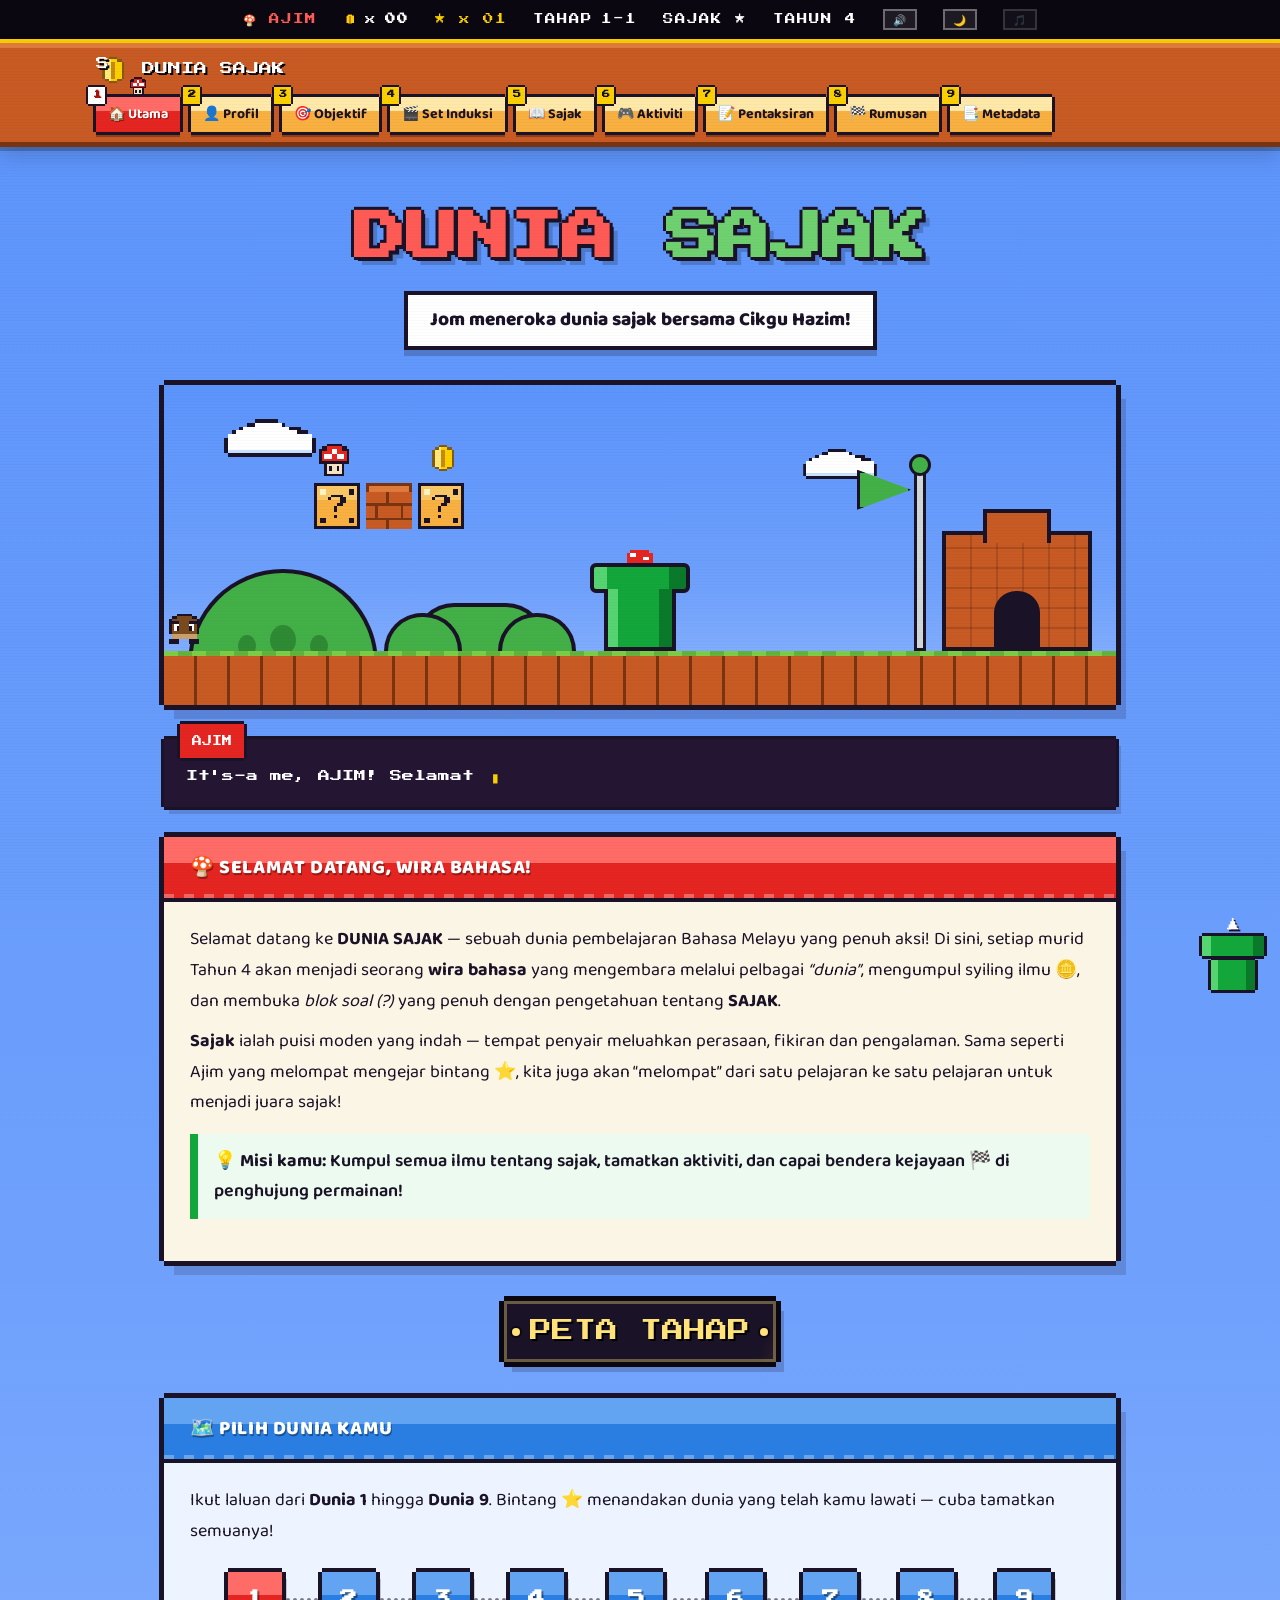
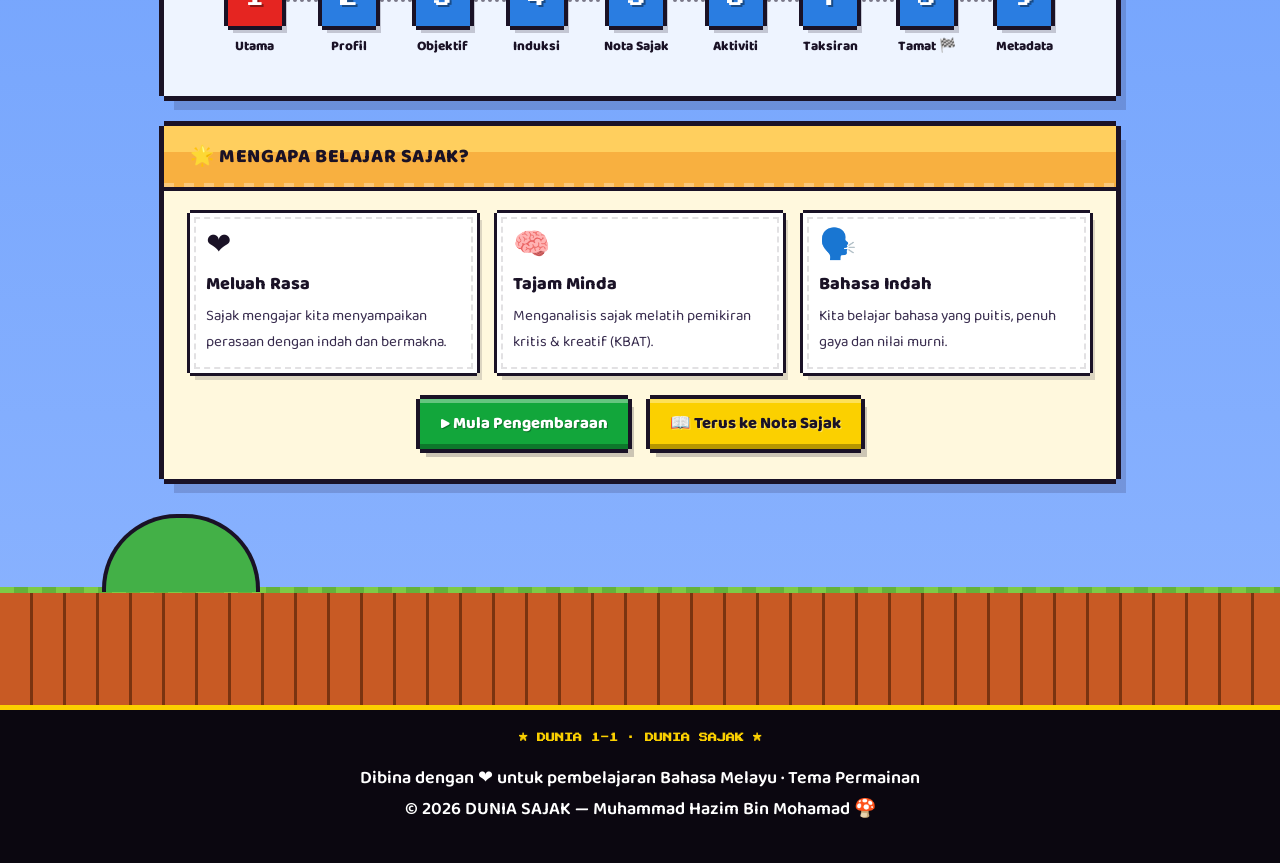
==== commit c6a57a16: "Tambah halaman Metadata & Rujukan (Dunia 1-9) - metadata.html: identiti produk, maklumat akademik, s" ====
--- a/index.html
+++ b/index.html
@@ -8,7 +8,7 @@
 <link rel="preconnect" href="https://fonts.googleapis.com">
 <link rel="preconnect" href="https://fonts.gstatic.com" crossorigin>
 <link href="https://fonts.googleapis.com/css2?family=Baloo+2:wght@400;500;600;700;800&family=Press+Start+2P&display=swap" rel="stylesheet">
-<link rel="stylesheet" href="style.css?v=3">
+<link rel="stylesheet" href="style.css?v=4">
 <link rel="icon" href="data:image/svg+xml,<svg xmlns='http://www.w3.org/2000/svg' viewBox='0 0 100 100'><text y='.9em' font-size='90'>🍄</text></svg>">
 </head>
 <body>
@@ -46,6 +46,7 @@
       <a href="aktiviti.html">🎮 Aktiviti</a>
       <a href="pentaksiran.html">📝 Pentaksiran</a>
       <a href="rumusan.html">🏁 Rumusan</a>
+      <a href="metadata.html">📑 Metadata</a>
     </div>
   </div>
 </nav>
@@ -124,7 +125,7 @@
 
   <section class="panel sky reveal">
     <h2>🗺️ Pilih Dunia Kamu</h2>
-    <p style="margin-top:0">Ikut laluan dari <strong>Dunia 1</strong> hingga <strong>Dunia 8</strong>.
+    <p style="margin-top:0">Ikut laluan dari <strong>Dunia 1</strong> hingga <strong>Dunia 9</strong>.
        Bintang ⭐ menandakan dunia yang telah kamu lawati — cuba tamatkan semuanya!</p>
     <ol class="world-map" id="worldMap">
       <li><a href="index.html" data-page="index.html"><span class="wm-node">1</span><span class="wm-label">Utama</span></a></li>
@@ -135,6 +136,7 @@
       <li><a href="aktiviti.html" data-page="aktiviti.html"><span class="wm-node">6</span><span class="wm-label">Aktiviti</span></a></li>
       <li><a href="pentaksiran.html" data-page="pentaksiran.html"><span class="wm-node">7</span><span class="wm-label">Taksiran</span></a></li>
       <li><a href="rumusan.html" data-page="rumusan.html"><span class="wm-node">8</span><span class="wm-label">Tamat 🏁</span></a></li>
+      <li><a href="metadata.html" data-page="metadata.html"><span class="wm-node">9</span><span class="wm-label">Metadata</span></a></li>
     </ol>
   </section>
 
@@ -175,6 +177,6 @@
   © 2026 DUNIA SAJAK — Muhammad Hazim Bin Mohamad 🍄</p>
 </footer>
 
-<script src="main.js?v=3"></script>
+<script src="main.js?v=4"></script>
 </body>
 </html>
--- a/style.css
+++ b/style.css
@@ -1293,3 +1293,48 @@
   content:"● LIVE"; margin-left: 12px; color: #ff5b56;
   animation: blink 1.4s steps(1) infinite;
 }
+
+/* =========================================================
+   Senarai rujukan gaya APA (inden gantung) — halaman Metadata
+   ========================================================= */
+.ref-list{
+  list-style: none;
+  counter-reset: ruj;
+  padding: 0;
+  margin: 14px 0 4px;
+}
+.ref-list li{
+  counter-increment: ruj;
+  position: relative;
+  background: var(--white);
+  padding: 14px 16px 14px 52px;
+  margin: 10px 3px;
+  font-size: 16.5px;
+  line-height: 1.65;
+  text-indent: -22px;          /* inden gantung APA */
+  padding-left: 74px;
+  box-shadow:
+    0 -3px 0 0 var(--ink), 0 3px 0 0 var(--ink),
+    -3px 0 0 0 var(--ink), 3px 0 0 0 var(--ink),
+    5px 7px 0 rgba(26,18,38,.15);
+}
+.ref-list li::before{
+  content: counter(ruj);
+  position: absolute; left: 12px; top: 12px;
+  width: 30px; height: 30px;
+  display: grid; place-items: center;
+  font-family: var(--pixel); font-size: 11px;
+  color: var(--ink); background: var(--coin);
+  text-indent: 0;
+  box-shadow: 0 -3px 0 0 var(--ink), 0 3px 0 0 var(--ink), -3px 0 0 0 var(--ink), 3px 0 0 0 var(--ink);
+}
+.ref-list li em{ color: var(--mario-d); font-style: italic; }
+.ref-list .url{
+  font-family: var(--body); font-weight: 700;
+  color: #1c5bb0; word-break: break-all;
+}
+html.ug .ref-list li{ background: #f3f6ff; }
+
+@media (max-width: 560px){
+  .ref-list li{ padding-left: 60px; font-size: 15.5px; }
+}
